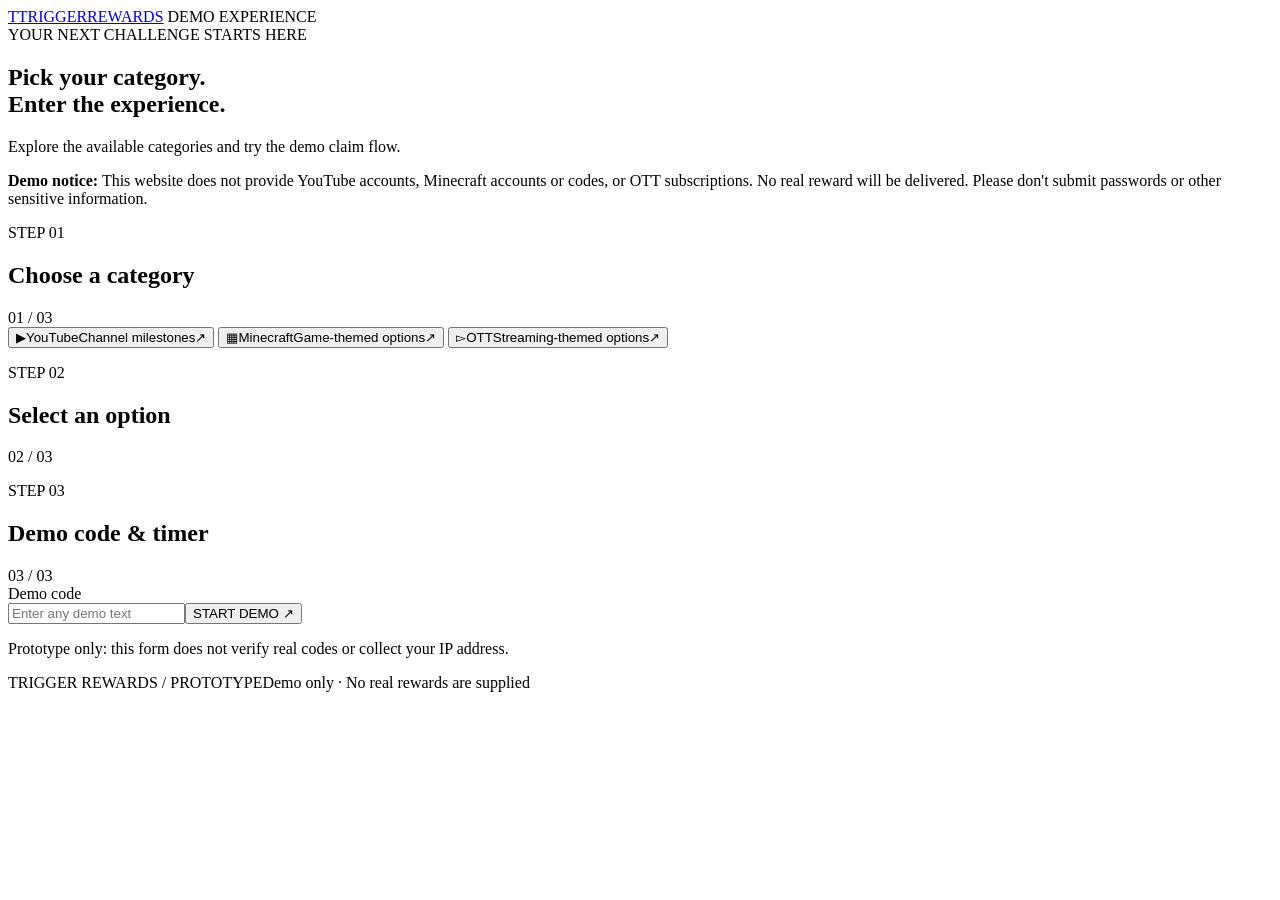
==== index.html @ f0987d11 "Add transparent Trigger Rewards prototype" ====
<!doctype html>
<html lang="en">
<head>
  <meta charset="utf-8">
  <meta name="viewport" content="width=device-width, initial-scale=1">
  <meta name="theme-color" content="#08090d">
  <meta name="description" content="Trigger Rewards demo — a reward-themed category and cooldown prototype.">
  <title>Trigger Rewards</title>
  <link rel="stylesheet" href="style.css">
  <script src="app.js" defer></script>
</head>
<body>
  <header class="topbar">
    <a class="brand" href="#" aria-label="Trigger Rewards home"><span class="brand-mark">T</span><span>TRIGGER<span class="gold">REWARDS</span></span></a>
    <span class="status"><i></i> DEMO EXPERIENCE</span>
  </header>

  <main class="shell">
    <section class="hero">
      <div class="eyebrow"><span></span> YOUR NEXT CHALLENGE STARTS HERE</div>
      <h1>Pick your <span class="gold">category.</span><br>Enter the experience.</h1>
      <p class="intro">Explore the available categories and try the demo claim flow.</p>
      <div class="notice" role="note"><strong>Demo notice:</strong> This website does not provide YouTube accounts, Minecraft accounts or codes, or OTT subscriptions. No real reward will be delivered. Please don't submit passwords or other sensitive information.</div>
    </section>

    <section aria-labelledby="category-title" class="section">
      <div class="section-heading"><div><p class="kicker">STEP 01</p><h2 id="category-title">Choose a category</h2></div><span class="step-count">01 <span>/ 03</span></span></div>
      <div class="categories">
        <button class="category active" data-category="youtube" type="button" aria-pressed="true">
          <span class="category-icon youtube-icon">▶</span><span class="category-name">YouTube</span><span class="category-desc">Channel milestones</span><span class="category-arrow">↗</span>
        </button>
        <button class="category" data-category="minecraft" type="button" aria-pressed="false">
          <span class="category-icon minecraft-icon">▦</span><span class="category-name">Minecraft</span><span class="category-desc">Game-themed options</span><span class="category-arrow">↗</span>
        </button>
        <button class="category" data-category="ott" type="button" aria-pressed="false">
          <span class="category-icon ott-icon">▻</span><span class="category-name">OTT</span><span class="category-desc">Streaming-themed options</span><span class="category-arrow">↗</span>
        </button>
      </div>
    </section>

    <section aria-labelledby="option-title" class="section">
      <div class="section-heading"><div><p class="kicker">STEP 02</p><h2 id="option-title">Select an option</h2></div><span class="step-count">02 <span>/ 03</span></span></div>
      <div id="options" class="options" aria-live="polite"></div>
    </section>

    <section aria-labelledby="claim-title" class="section claim-section">
      <div class="section-heading"><div><p class="kicker">STEP 03</p><h2 id="claim-title">Demo code & timer</h2></div><span class="step-count">03 <span>/ 03</span></span></div>
      <form id="claim-form" class="claim-form">
        <label for="demo-code">Demo code</label>
        <div class="input-row"><input id="demo-code" name="code" autocomplete="off" placeholder="Enter any demo text" maxlength="80" required><button type="submit" class="primary-button">START DEMO <span>↗</span></button></div>
        <p class="helper">Prototype only: this form does not verify real codes or collect your IP address.</p>
      </form>
      <div id="result" class="result" role="status" aria-live="polite" hidden></div>
      <div id="timer-panel" class="timer-panel" hidden>
        <div><span class="timer-label">DEMO COOLDOWN</span><p id="timer-caption">Time remaining in this browser</p></div>
        <div class="timer" id="timer">72:00:00</div>
        <button type="button" id="reset-demo" class="text-button">Reset local demo</button>
      </div>
    </section>
  </main>
  <footer><span>TRIGGER REWARDS <span class="gold">/</span> PROTOTYPE</span><span>Demo only · No real rewards are supplied</span></footer>
</body>
</html>
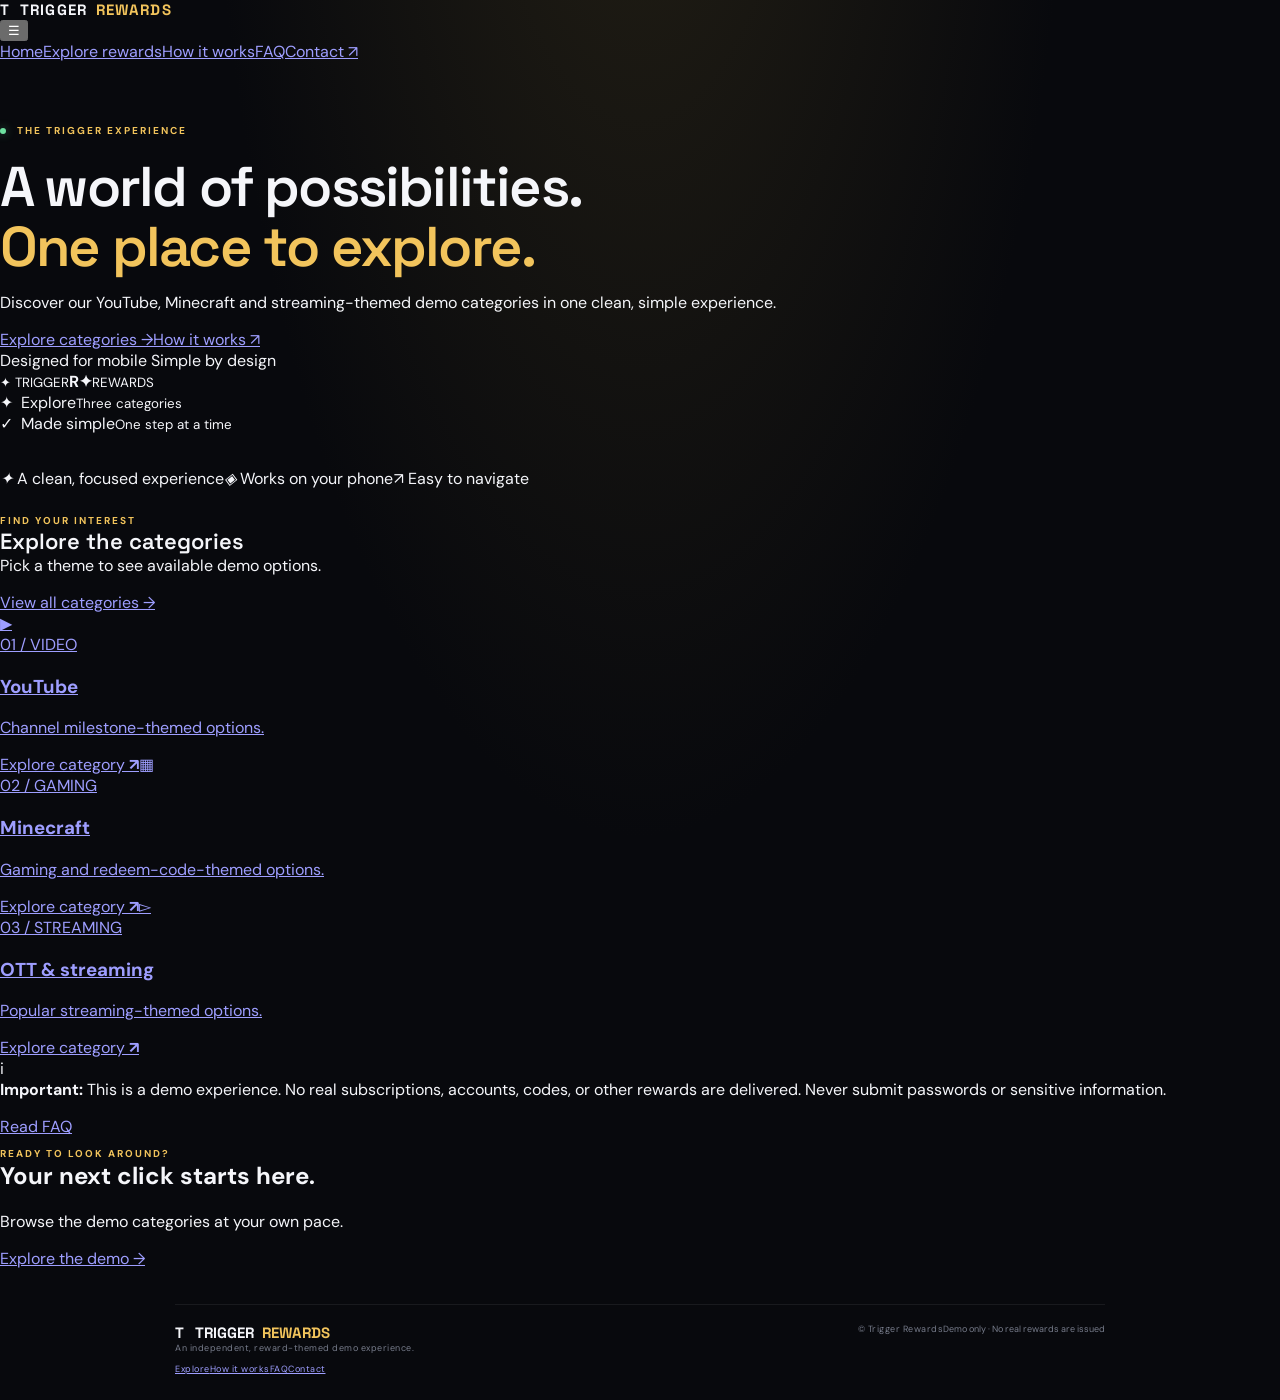
==== commit b85147d1: "Redesign home page" ====
--- a/index.html
+++ b/index.html
@@ -1,63 +1 @@
-<!doctype html>
-<html lang="en">
-<head>
-  <meta charset="utf-8">
-  <meta name="viewport" content="width=device-width, initial-scale=1">
-  <meta name="theme-color" content="#08090d">
-  <meta name="description" content="Trigger Rewards demo — a reward-themed category and cooldown prototype.">
-  <title>Trigger Rewards</title>
-  <link rel="stylesheet" href="style.css">
-  <script src="app.js" defer></script>
-</head>
-<body>
-  <header class="topbar">
-    <a class="brand" href="#" aria-label="Trigger Rewards home"><span class="brand-mark">T</span><span>TRIGGER<span class="gold">REWARDS</span></span></a>
-    <span class="status"><i></i> DEMO EXPERIENCE</span>
-  </header>
-
-  <main class="shell">
-    <section class="hero">
-      <div class="eyebrow"><span></span> YOUR NEXT CHALLENGE STARTS HERE</div>
-      <h1>Pick your <span class="gold">category.</span><br>Enter the experience.</h1>
-      <p class="intro">Explore the available categories and try the demo claim flow.</p>
-      <div class="notice" role="note"><strong>Demo notice:</strong> This website does not provide YouTube accounts, Minecraft accounts or codes, or OTT subscriptions. No real reward will be delivered. Please don't submit passwords or other sensitive information.</div>
-    </section>
-
-    <section aria-labelledby="category-title" class="section">
-      <div class="section-heading"><div><p class="kicker">STEP 01</p><h2 id="category-title">Choose a category</h2></div><span class="step-count">01 <span>/ 03</span></span></div>
-      <div class="categories">
-        <button class="category active" data-category="youtube" type="button" aria-pressed="true">
-          <span class="category-icon youtube-icon">▶</span><span class="category-name">YouTube</span><span class="category-desc">Channel milestones</span><span class="category-arrow">↗</span>
-        </button>
-        <button class="category" data-category="minecraft" type="button" aria-pressed="false">
-          <span class="category-icon minecraft-icon">▦</span><span class="category-name">Minecraft</span><span class="category-desc">Game-themed options</span><span class="category-arrow">↗</span>
-        </button>
-        <button class="category" data-category="ott" type="button" aria-pressed="false">
-          <span class="category-icon ott-icon">▻</span><span class="category-name">OTT</span><span class="category-desc">Streaming-themed options</span><span class="category-arrow">↗</span>
-        </button>
-      </div>
-    </section>
-
-    <section aria-labelledby="option-title" class="section">
-      <div class="section-heading"><div><p class="kicker">STEP 02</p><h2 id="option-title">Select an option</h2></div><span class="step-count">02 <span>/ 03</span></span></div>
-      <div id="options" class="options" aria-live="polite"></div>
-    </section>
-
-    <section aria-labelledby="claim-title" class="section claim-section">
-      <div class="section-heading"><div><p class="kicker">STEP 03</p><h2 id="claim-title">Demo code & timer</h2></div><span class="step-count">03 <span>/ 03</span></span></div>
-      <form id="claim-form" class="claim-form">
-        <label for="demo-code">Demo code</label>
-        <div class="input-row"><input id="demo-code" name="code" autocomplete="off" placeholder="Enter any demo text" maxlength="80" required><button type="submit" class="primary-button">START DEMO <span>↗</span></button></div>
-        <p class="helper">Prototype only: this form does not verify real codes or collect your IP address.</p>
-      </form>
-      <div id="result" class="result" role="status" aria-live="polite" hidden></div>
-      <div id="timer-panel" class="timer-panel" hidden>
-        <div><span class="timer-label">DEMO COOLDOWN</span><p id="timer-caption">Time remaining in this browser</p></div>
-        <div class="timer" id="timer">72:00:00</div>
-        <button type="button" id="reset-demo" class="text-button">Reset local demo</button>
-      </div>
-    </section>
-  </main>
-  <footer><span>TRIGGER REWARDS <span class="gold">/</span> PROTOTYPE</span><span>Demo only · No real rewards are supplied</span></footer>
-</body>
-</html>+<!doctype html><html lang="en"><head><meta charset="utf-8"><meta name="viewport" content="width=device-width,initial-scale=1"><meta name="theme-color" content="#090a0d"><title>Home — Trigger Rewards</title><link rel="preconnect" href="https://fonts.googleapis.com"><link href="https://fonts.googleapis.com/css2?family=DM+Sans:wght@400;500;600;700&family=Manrope:wght@400;500;600;700;800&display=swap" rel="stylesheet"><link rel="stylesheet" href="style.css"><script src="app.js" defer></script></head><body><header class="site-header"><a class="brand" href="index.html"><span class="brand-icon">T</span><span>TRIGGER<span class="gold"> REWARDS</span></span></a><button class="menu-toggle" aria-label="Toggle navigation" aria-expanded="false">☰</button><nav class="nav"><a class="active" href="index.html">Home</a><a class="" href="rewards.html">Explore rewards</a><a class="" href="how-it-works.html">How it works</a><a class="" href="faq.html">FAQ</a><a class="nav-cta " href="contact.html">Contact <span>↗</span></a></nav></header><main><section class="hero wrap"><div><div class="eyebrow"><span class="eyebrow-line"></span> THE TRIGGER EXPERIENCE</div><h1>A world of possibilities.<br><span class="gold">One place to explore.</span></h1><p class="hero-text">Discover our YouTube, Minecraft and streaming-themed demo categories in one clean, simple experience.</p><div class="hero-actions"><a class="button button-gold" href="rewards.html">Explore categories <span>→</span></a><a class="button button-quiet" href="how-it-works.html">How it works ↗</a></div><div class="hero-proof"><span class="proof-dot"></span> Designed for mobile <span class="proof-divider"></span> Simple by design</div></div><div class="hero-art"><div class="art-glow"></div><div class="orbit one"></div><div class="orbit two"></div><div class="emblem"><small>✦ TRIGGER</small><strong>R</strong><b>✦</b><small>REWARDS</small></div><div class="floating float-top">✦ &nbsp;<span>Explore<small>Three categories</small></span></div><div class="floating float-bottom">✓ &nbsp;<span>Made simple<small>One step at a time</small></span></div></div></section><div class="trust-strip"><div class="wrap trust-inner"><span><i>✦</i> A clean, focused experience</span><span><i>◈</i> Works on your phone</span><span><i>↗</i> Easy to navigate</span></div></div><section class="section wrap"><div class="section-head"><div><div class="eyebrow">FIND YOUR INTEREST</div><h2>Explore the categories</h2><p>Pick a theme to see available demo options.</p></div><a class="text-link" href="rewards.html">View all categories →</a></div><div class="category-grid"><a class="category-card" href="rewards.html#youtube"><span class="category-symbol">▶</span><div class="card-index">01 / VIDEO</div><h3>YouTube</h3><p>Channel milestone-themed options.</p><span class="card-link">Explore category <b>↗</b></span></a><a class="category-card" href="rewards.html#minecraft"><span class="category-symbol">▦</span><div class="card-index">02 / GAMING</div><h3>Minecraft</h3><p>Gaming and redeem-code-themed options.</p><span class="card-link">Explore category <b>↗</b></span></a><a class="category-card" href="rewards.html#ott"><span class="category-symbol">▻</span><div class="card-index">03 / STREAMING</div><h3>OTT & streaming</h3><p>Popular streaming-themed options.</p><span class="card-link">Explore category <b>↗</b></span></a></div><div class="disclosure"><span class="disclosure-icon">i</span><p><strong>Important:</strong> This is a demo experience. No real subscriptions, accounts, codes, or other rewards are delivered. Never submit passwords or sensitive information.</p><a href="faq.html">Read FAQ</a></div></section><section class="closing-cta"><div class="wrap closing-inner"><div><div class="eyebrow">READY TO LOOK AROUND?</div><h2>Your next click starts here.</h2><p>Browse the demo categories at your own pace.</p></div><a class="button button-gold" href="rewards.html">Explore the demo →</a></div></section></main><footer class="footer"><div class="wrap footer-top"><a class="brand" href="index.html"><span class="brand-icon">T</span><span>TRIGGER<span class="gold"> REWARDS</span></span></a><p>An independent, reward-themed demo experience.</p><nav><a href="rewards.html">Explore</a><a href="how-it-works.html">How it works</a><a href="faq.html">FAQ</a><a href="contact.html">Contact</a></nav></div><div class="wrap footer-bottom"><span>© <span data-year></span> Trigger Rewards</span><span>Demo only · No real rewards are issued</span></div></footer></body></html>
--- a/style.css
+++ b/style.css
@@ -0,0 +1,3 @@
+@import url('https://fonts.googleapis.com/css2?family=DM+Sans:wght@400;500;600;700&family=Space+Grotesk:wght@400;500;600;700&display=swap');
+:root{color-scheme:dark;--bg:#08090d;--panel:#101219;--line:#252832;--muted:#9296a5;--gold:#f2c45c;--gold2:#ffdf8b;--white:#f5f6fa;--green:#6de0a0}
+*{box-sizing:border-box}body{margin:0;background:radial-gradient(ellipse at 50% -25%,#242015 0,transparent 48%),var(--bg);color:var(--white);font-family:'DM Sans',sans-serif;min-height:100vh}.topbar{height:76px;border-bottom:1px solid #ffffff12;display:flex;align-items:center;justify-content:space-between;padding:0 max(22px,calc((100vw - 1080px)/2))}.brand{display:flex;align-items:center;gap:10px;text-decoration:none;color:var(--white);font:700 15px 'Space Grotesk',sans-serif;letter-spacing:1.1px}.brand-mark{width:34px;height:34px;display:grid;place-items:center;border-radius:10px;background:linear-gradient(145deg,var(--gold2),#b78120);color:#16120a;font-size:21px}.gold{color:var(--gold)}.brand .gold{margin-left:4px}.status{font-size:10px;letter-spacing:1.5px;color:#b7bdc8;border:1px solid #353844;border-radius:99px;padding:8px 11px}.status i,.eyebrow span{display:inline-block;width:6px;height:6px;border-radius:50%;background:var(--green);margin-right:7px;box-shadow:0 0 10px #6de0a077}.shell{width:min(100% - 36px,930px);margin:0 auto}.hero{padding:62px 0 34px}.eyebrow,.kicker,.timer-label{font-size:10px;font-weight:700;letter-spacing:2px;color:var(--gold)}h1,h2,p{margin-top:0}h1{font:600 clamp(34px,6vw,56px)/1.08 'Space Grotesk',sans-serif;letter-spacing:-1.8px;margin:20px 0 14px}.intro{color:#b0b4c1;font-size:15px}.notice{border:1px solid #5d4924;background:#17140e;color:#d8c9a7;padding:13px 15px;border-radius:10px;font-size:12px;line-height:1.6;margin-top:24px}.notice strong{color:var(--gold2)}.section{padding:25px 0 10px}.section-heading{display:flex;justify-content:space-between;align-items:center;margin-bottom:17px}.kicker{margin-bottom:7px;color:#8e93a2;font-size:9px}.section h2{font:600 22px 'Space Grotesk',sans-serif;margin:0}.step-count{font:600 14px 'Space Grotesk',sans-serif;color:var(--gold)}.step-count span{color:#6f7482}.categories{display:grid;grid-template-columns:repeat(3,minmax(0,1fr));gap:12px}.category,.option{background:linear-gradient(145deg,#141720,#0e1016);border:1px solid var(--line);border-radius:14px;color:var(--white);text-align:left;cursor:pointer;transition:border-color .18s,transform .18s;position:relative}.category{min-height:150px;padding:17px;display:flex;flex-direction:column;align-items:flex-start}.category:hover,.option:hover{border-color:#8d7138;transform:translateY(-2px)}.category.active,.option.selected{border-color:var(--gold);box-shadow:inset 0 0 0 1px #f2c45c30;background:linear-gradient(145deg,#201b11,#11131a)}.category-icon{width:36px;height:36px;border-radius:10px;display:grid;place-items:center;margin-bottom:18px;font-size:19px;background:#2c2020;color:#ff7777}.minecraft-icon{background:#1d2b20;color:#8ce6a0}.ott-icon{background:#211d34;color:#c7a6ff}.category-name{font:600 16px 'Space Grotesk',sans-serif}.category-desc{font-size:11px;color:var(--muted);margin-top:5px}.category-arrow{position:absolute;right:16px;top:18px;color:#6e7381}.options{display:grid;grid-template-columns:repeat(2,minmax(0,1fr));gap:10px}.option{padding:15px;display:flex;align-items:center;gap:12px;min-height:68px}.option-dot{height:9px;width:9px;flex-shrink:0;border:1px solid var(--gold);border-radius:50%}.option.selected .option-dot{background:var(--gold);box-shadow:0 0 10px #f2c45c55}.option-label{font-size:13px;font-weight:600}.option-sub{font-size:10px;color:var(--muted);margin-top:4px}.claim-section{margin-top:14px;border-top:1px solid var(--line);padding-top:28px}.claim-form{border:1px solid var(--line);border-radius:14px;padding:18px;background:#0e1016}.claim-form label{display:block;font-size:12px;color:#c4c7d1;margin-bottom:10px}.input-row{display:flex;gap:10px}input{min-width:0;flex:1;background:#080a0f;border:1px solid #303440;border-radius:9px;color:white;padding:13px;font:inherit;outline:none}input:focus{border-color:var(--gold)}.primary-button{border:0;border-radius:9px;padding:0 17px;background:linear-gradient(120deg,var(--gold2),#d7a638);color:#19140a;font-weight:700;font-size:11px;letter-spacing:.5px;white-space:nowrap;cursor:pointer}.primary-button span{margin-left:8px}.helper{font-size:10px;color:var(--muted);margin:12px 0 0;line-height:1.5}.result{margin-top:12px;padding:13px;border-radius:9px;background:#151d18;border:1px solid #31523e;color:#b5efca;font-size:12px;line-height:1.6}.timer-panel{margin-top:12px;padding:17px;border:1px solid #554522;background:#17140e;border-radius:12px;display:flex;align-items:center;justify-content:space-between;gap:12px;flex-wrap:wrap}.timer-label{font-size:9px}.timer-panel p{color:var(--muted);font-size:11px;margin:5px 0 0}.timer{font:600 clamp(22px,5vw,30px) 'Space Grotesk',sans-serif;letter-spacing:1px;color:var(--gold2);font-variant-numeric:tabular-nums}.text-button{background:transparent;border:1px solid #554522;color:#d8c9a7;padding:8px 10px;border-radius:8px;font-size:10px;cursor:pointer}footer{width:min(100% - 36px,930px);margin:35px auto 0;padding:18px 0 25px;border-top:1px solid #ffffff12;display:flex;justify-content:space-between;gap:12px;color:#777c8b;font-size:9px;letter-spacing:.5px}footer span:last-child{letter-spacing:0;text-align:right}@media(max-width:580px){.topbar{height:65px;padding:0 18px}.brand{font-size:12px}.status{font-size:8px;padding:7px}.hero{padding-top:45px}.categories{gap:8px}.category{padding:12px;min-height:142px}.category-name{font-size:13px}.category-desc{font-size:10px}.category-icon{margin-bottom:16px}.options{grid-template-columns:1fr}.input-row{flex-direction:column}.primary-button{min-height:45px}.timer-panel{align-items:flex-start}.timer{width:100%}footer{flex-direction:column}footer span:last-child{text-align:left}}
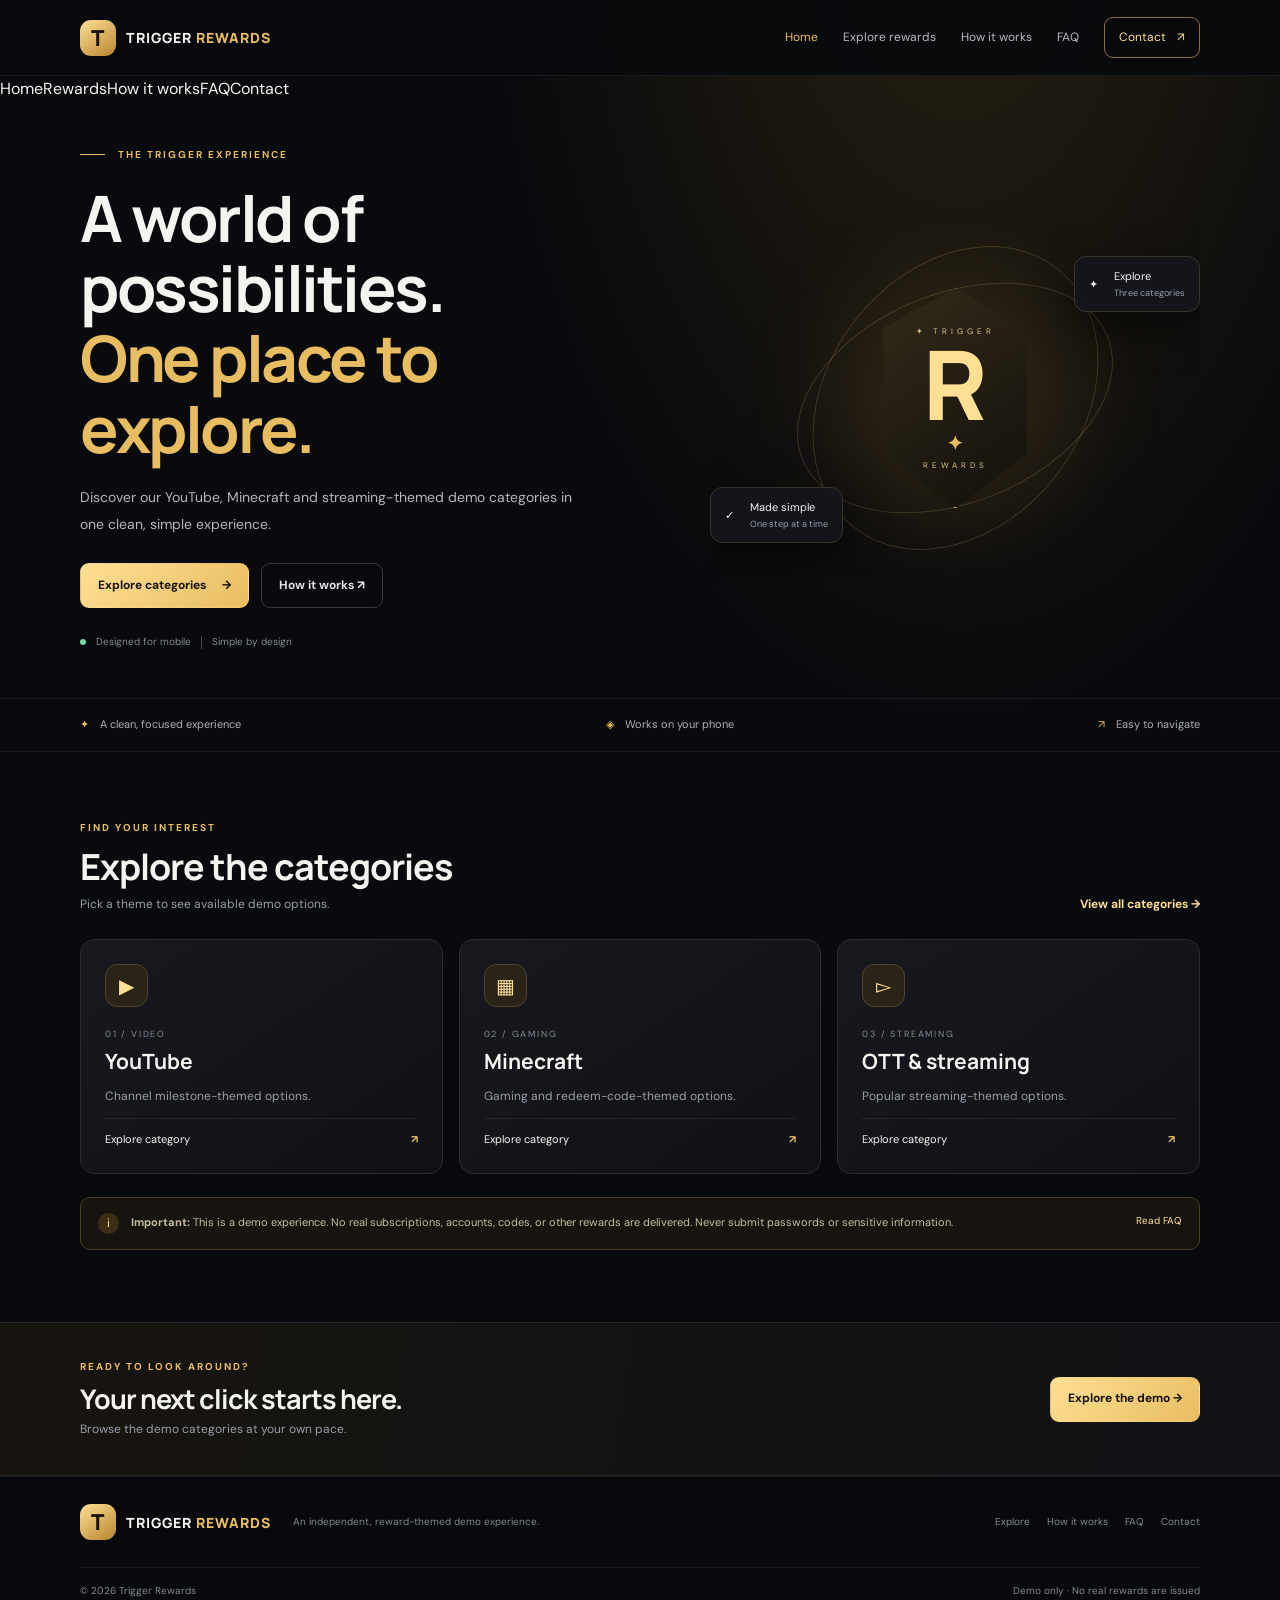
==== commit 92a37fe4: "Add clear page navigation buttons" ====
--- a/index.html
+++ b/index.html
@@ -1 +1 @@
-<!doctype html><html lang="en"><head><meta charset="utf-8"><meta name="viewport" content="width=device-width,initial-scale=1"><meta name="theme-color" content="#090a0d"><title>Home — Trigger Rewards</title><link rel="preconnect" href="https://fonts.googleapis.com"><link href="https://fonts.googleapis.com/css2?family=DM+Sans:wght@400;500;600;700&family=Manrope:wght@400;500;600;700;800&display=swap" rel="stylesheet"><link rel="stylesheet" href="style.css"><script src="app.js" defer></script></head><body><header class="site-header"><a class="brand" href="index.html"><span class="brand-icon">T</span><span>TRIGGER<span class="gold"> REWARDS</span></span></a><button class="menu-toggle" aria-label="Toggle navigation" aria-expanded="false">☰</button><nav class="nav"><a class="active" href="index.html">Home</a><a class="" href="rewards.html">Explore rewards</a><a class="" href="how-it-works.html">How it works</a><a class="" href="faq.html">FAQ</a><a class="nav-cta " href="contact.html">Contact <span>↗</span></a></nav></header><main><section class="hero wrap"><div><div class="eyebrow"><span class="eyebrow-line"></span> THE TRIGGER EXPERIENCE</div><h1>A world of possibilities.<br><span class="gold">One place to explore.</span></h1><p class="hero-text">Discover our YouTube, Minecraft and streaming-themed demo categories in one clean, simple experience.</p><div class="hero-actions"><a class="button button-gold" href="rewards.html">Explore categories <span>→</span></a><a class="button button-quiet" href="how-it-works.html">How it works ↗</a></div><div class="hero-proof"><span class="proof-dot"></span> Designed for mobile <span class="proof-divider"></span> Simple by design</div></div><div class="hero-art"><div class="art-glow"></div><div class="orbit one"></div><div class="orbit two"></div><div class="emblem"><small>✦ TRIGGER</small><strong>R</strong><b>✦</b><small>REWARDS</small></div><div class="floating float-top">✦ &nbsp;<span>Explore<small>Three categories</small></span></div><div class="floating float-bottom">✓ &nbsp;<span>Made simple<small>One step at a time</small></span></div></div></section><div class="trust-strip"><div class="wrap trust-inner"><span><i>✦</i> A clean, focused experience</span><span><i>◈</i> Works on your phone</span><span><i>↗</i> Easy to navigate</span></div></div><section class="section wrap"><div class="section-head"><div><div class="eyebrow">FIND YOUR INTEREST</div><h2>Explore the categories</h2><p>Pick a theme to see available demo options.</p></div><a class="text-link" href="rewards.html">View all categories →</a></div><div class="category-grid"><a class="category-card" href="rewards.html#youtube"><span class="category-symbol">▶</span><div class="card-index">01 / VIDEO</div><h3>YouTube</h3><p>Channel milestone-themed options.</p><span class="card-link">Explore category <b>↗</b></span></a><a class="category-card" href="rewards.html#minecraft"><span class="category-symbol">▦</span><div class="card-index">02 / GAMING</div><h3>Minecraft</h3><p>Gaming and redeem-code-themed options.</p><span class="card-link">Explore category <b>↗</b></span></a><a class="category-card" href="rewards.html#ott"><span class="category-symbol">▻</span><div class="card-index">03 / STREAMING</div><h3>OTT & streaming</h3><p>Popular streaming-themed options.</p><span class="card-link">Explore category <b>↗</b></span></a></div><div class="disclosure"><span class="disclosure-icon">i</span><p><strong>Important:</strong> This is a demo experience. No real subscriptions, accounts, codes, or other rewards are delivered. Never submit passwords or sensitive information.</p><a href="faq.html">Read FAQ</a></div></section><section class="closing-cta"><div class="wrap closing-inner"><div><div class="eyebrow">READY TO LOOK AROUND?</div><h2>Your next click starts here.</h2><p>Browse the demo categories at your own pace.</p></div><a class="button button-gold" href="rewards.html">Explore the demo →</a></div></section></main><footer class="footer"><div class="wrap footer-top"><a class="brand" href="index.html"><span class="brand-icon">T</span><span>TRIGGER<span class="gold"> REWARDS</span></span></a><p>An independent, reward-themed demo experience.</p><nav><a href="rewards.html">Explore</a><a href="how-it-works.html">How it works</a><a href="faq.html">FAQ</a><a href="contact.html">Contact</a></nav></div><div class="wrap footer-bottom"><span>© <span data-year></span> Trigger Rewards</span><span>Demo only · No real rewards are issued</span></div></footer></body></html>+<!doctype html><html lang="en"><head><meta charset="utf-8"><meta name="viewport" content="width=device-width,initial-scale=1"><meta name="theme-color" content="#090a0d"><title>Home — Trigger Rewards</title><link rel="preconnect" href="https://fonts.googleapis.com"><link href="https://fonts.googleapis.com/css2?family=DM+Sans:wght@400;500;600;700&family=Manrope:wght@400;500;600;700;800&display=swap" rel="stylesheet"><link rel="stylesheet" href="style.css"><script src="app.js" defer></script></head><body><header class="site-header"><a class="brand" href="index.html"><span class="brand-icon">T</span><span>TRIGGER<span class="gold"> REWARDS</span></span></a><button class="menu-toggle" aria-label="Toggle navigation" aria-expanded="false">☰</button><nav class="nav"><a class="active" href="index.html">Home</a><a class="" href="rewards.html">Explore rewards</a><a class="" href="how-it-works.html">How it works</a><a class="" href="faq.html">FAQ</a><a class="nav-cta " href="contact.html">Contact <span>↗</span></a></nav></header><nav class="page-button-nav" aria-label="Page navigation"><a href="index.html" data-page="index.html" aria-current="page">Home</a><a href="rewards.html" data-page="rewards.html">Rewards</a><a href="how-it-works.html" data-page="how-it-works.html">How it works</a><a href="faq.html" data-page="faq.html">FAQ</a><a href="contact.html" data-page="contact.html">Contact</a></nav><main><section class="hero wrap"><div><div class="eyebrow"><span class="eyebrow-line"></span> THE TRIGGER EXPERIENCE</div><h1>A world of possibilities.<br><span class="gold">One place to explore.</span></h1><p class="hero-text">Discover our YouTube, Minecraft and streaming-themed demo categories in one clean, simple experience.</p><div class="hero-actions"><a class="button button-gold" href="rewards.html">Explore categories <span>→</span></a><a class="button button-quiet" href="how-it-works.html">How it works ↗</a></div><div class="hero-proof"><span class="proof-dot"></span> Designed for mobile <span class="proof-divider"></span> Simple by design</div></div><div class="hero-art"><div class="art-glow"></div><div class="orbit one"></div><div class="orbit two"></div><div class="emblem"><small>✦ TRIGGER</small><strong>R</strong><b>✦</b><small>REWARDS</small></div><div class="floating float-top">✦ &nbsp;<span>Explore<small>Three categories</small></span></div><div class="floating float-bottom">✓ &nbsp;<span>Made simple<small>One step at a time</small></span></div></div></section><div class="trust-strip"><div class="wrap trust-inner"><span><i>✦</i> A clean, focused experience</span><span><i>◈</i> Works on your phone</span><span><i>↗</i> Easy to navigate</span></div></div><section class="section wrap"><div class="section-head"><div><div class="eyebrow">FIND YOUR INTEREST</div><h2>Explore the categories</h2><p>Pick a theme to see available demo options.</p></div><a class="text-link" href="rewards.html">View all categories →</a></div><div class="category-grid"><a class="category-card" href="rewards.html#youtube"><span class="category-symbol">▶</span><div class="card-index">01 / VIDEO</div><h3>YouTube</h3><p>Channel milestone-themed options.</p><span class="card-link">Explore category <b>↗</b></span></a><a class="category-card" href="rewards.html#minecraft"><span class="category-symbol">▦</span><div class="card-index">02 / GAMING</div><h3>Minecraft</h3><p>Gaming and redeem-code-themed options.</p><span class="card-link">Explore category <b>↗</b></span></a><a class="category-card" href="rewards.html#ott"><span class="category-symbol">▻</span><div class="card-index">03 / STREAMING</div><h3>OTT & streaming</h3><p>Popular streaming-themed options.</p><span class="card-link">Explore category <b>↗</b></span></a></div><div class="disclosure"><span class="disclosure-icon">i</span><p><strong>Important:</strong> This is a demo experience. No real subscriptions, accounts, codes, or other rewards are delivered. Never submit passwords or sensitive information.</p><a href="faq.html">Read FAQ</a></div></section><section class="closing-cta"><div class="wrap closing-inner"><div><div class="eyebrow">READY TO LOOK AROUND?</div><h2>Your next click starts here.</h2><p>Browse the demo categories at your own pace.</p></div><a class="button button-gold" href="rewards.html">Explore the demo →</a></div></section></main><footer class="footer"><div class="wrap footer-top"><a class="brand" href="index.html"><span class="brand-icon">T</span><span>TRIGGER<span class="gold"> REWARDS</span></span></a><p>An independent, reward-themed demo experience.</p><nav><a href="rewards.html">Explore</a><a href="how-it-works.html">How it works</a><a href="faq.html">FAQ</a><a href="contact.html">Contact</a></nav></div><div class="wrap footer-bottom"><span>© <span data-year></span> Trigger Rewards</span><span>Demo only · No real rewards are issued</span></div></footer></body></html>
--- a/style.css
+++ b/style.css
@@ -1,3 +1 @@
-@import url('https://fonts.googleapis.com/css2?family=DM+Sans:wght@400;500;600;700&family=Space+Grotesk:wght@400;500;600;700&display=swap');
-:root{color-scheme:dark;--bg:#08090d;--panel:#101219;--line:#252832;--muted:#9296a5;--gold:#f2c45c;--gold2:#ffdf8b;--white:#f5f6fa;--green:#6de0a0}
-*{box-sizing:border-box}body{margin:0;background:radial-gradient(ellipse at 50% -25%,#242015 0,transparent 48%),var(--bg);color:var(--white);font-family:'DM Sans',sans-serif;min-height:100vh}.topbar{height:76px;border-bottom:1px solid #ffffff12;display:flex;align-items:center;justify-content:space-between;padding:0 max(22px,calc((100vw - 1080px)/2))}.brand{display:flex;align-items:center;gap:10px;text-decoration:none;color:var(--white);font:700 15px 'Space Grotesk',sans-serif;letter-spacing:1.1px}.brand-mark{width:34px;height:34px;display:grid;place-items:center;border-radius:10px;background:linear-gradient(145deg,var(--gold2),#b78120);color:#16120a;font-size:21px}.gold{color:var(--gold)}.brand .gold{margin-left:4px}.status{font-size:10px;letter-spacing:1.5px;color:#b7bdc8;border:1px solid #353844;border-radius:99px;padding:8px 11px}.status i,.eyebrow span{display:inline-block;width:6px;height:6px;border-radius:50%;background:var(--green);margin-right:7px;box-shadow:0 0 10px #6de0a077}.shell{width:min(100% - 36px,930px);margin:0 auto}.hero{padding:62px 0 34px}.eyebrow,.kicker,.timer-label{font-size:10px;font-weight:700;letter-spacing:2px;color:var(--gold)}h1,h2,p{margin-top:0}h1{font:600 clamp(34px,6vw,56px)/1.08 'Space Grotesk',sans-serif;letter-spacing:-1.8px;margin:20px 0 14px}.intro{color:#b0b4c1;font-size:15px}.notice{border:1px solid #5d4924;background:#17140e;color:#d8c9a7;padding:13px 15px;border-radius:10px;font-size:12px;line-height:1.6;margin-top:24px}.notice strong{color:var(--gold2)}.section{padding:25px 0 10px}.section-heading{display:flex;justify-content:space-between;align-items:center;margin-bottom:17px}.kicker{margin-bottom:7px;color:#8e93a2;font-size:9px}.section h2{font:600 22px 'Space Grotesk',sans-serif;margin:0}.step-count{font:600 14px 'Space Grotesk',sans-serif;color:var(--gold)}.step-count span{color:#6f7482}.categories{display:grid;grid-template-columns:repeat(3,minmax(0,1fr));gap:12px}.category,.option{background:linear-gradient(145deg,#141720,#0e1016);border:1px solid var(--line);border-radius:14px;color:var(--white);text-align:left;cursor:pointer;transition:border-color .18s,transform .18s;position:relative}.category{min-height:150px;padding:17px;display:flex;flex-direction:column;align-items:flex-start}.category:hover,.option:hover{border-color:#8d7138;transform:translateY(-2px)}.category.active,.option.selected{border-color:var(--gold);box-shadow:inset 0 0 0 1px #f2c45c30;background:linear-gradient(145deg,#201b11,#11131a)}.category-icon{width:36px;height:36px;border-radius:10px;display:grid;place-items:center;margin-bottom:18px;font-size:19px;background:#2c2020;color:#ff7777}.minecraft-icon{background:#1d2b20;color:#8ce6a0}.ott-icon{background:#211d34;color:#c7a6ff}.category-name{font:600 16px 'Space Grotesk',sans-serif}.category-desc{font-size:11px;color:var(--muted);margin-top:5px}.category-arrow{position:absolute;right:16px;top:18px;color:#6e7381}.options{display:grid;grid-template-columns:repeat(2,minmax(0,1fr));gap:10px}.option{padding:15px;display:flex;align-items:center;gap:12px;min-height:68px}.option-dot{height:9px;width:9px;flex-shrink:0;border:1px solid var(--gold);border-radius:50%}.option.selected .option-dot{background:var(--gold);box-shadow:0 0 10px #f2c45c55}.option-label{font-size:13px;font-weight:600}.option-sub{font-size:10px;color:var(--muted);margin-top:4px}.claim-section{margin-top:14px;border-top:1px solid var(--line);padding-top:28px}.claim-form{border:1px solid var(--line);border-radius:14px;padding:18px;background:#0e1016}.claim-form label{display:block;font-size:12px;color:#c4c7d1;margin-bottom:10px}.input-row{display:flex;gap:10px}input{min-width:0;flex:1;background:#080a0f;border:1px solid #303440;border-radius:9px;color:white;padding:13px;font:inherit;outline:none}input:focus{border-color:var(--gold)}.primary-button{border:0;border-radius:9px;padding:0 17px;background:linear-gradient(120deg,var(--gold2),#d7a638);color:#19140a;font-weight:700;font-size:11px;letter-spacing:.5px;white-space:nowrap;cursor:pointer}.primary-button span{margin-left:8px}.helper{font-size:10px;color:var(--muted);margin:12px 0 0;line-height:1.5}.result{margin-top:12px;padding:13px;border-radius:9px;background:#151d18;border:1px solid #31523e;color:#b5efca;font-size:12px;line-height:1.6}.timer-panel{margin-top:12px;padding:17px;border:1px solid #554522;background:#17140e;border-radius:12px;display:flex;align-items:center;justify-content:space-between;gap:12px;flex-wrap:wrap}.timer-label{font-size:9px}.timer-panel p{color:var(--muted);font-size:11px;margin:5px 0 0}.timer{font:600 clamp(22px,5vw,30px) 'Space Grotesk',sans-serif;letter-spacing:1px;color:var(--gold2);font-variant-numeric:tabular-nums}.text-button{background:transparent;border:1px solid #554522;color:#d8c9a7;padding:8px 10px;border-radius:8px;font-size:10px;cursor:pointer}footer{width:min(100% - 36px,930px);margin:35px auto 0;padding:18px 0 25px;border-top:1px solid #ffffff12;display:flex;justify-content:space-between;gap:12px;color:#777c8b;font-size:9px;letter-spacing:.5px}footer span:last-child{letter-spacing:0;text-align:right}@media(max-width:580px){.topbar{height:65px;padding:0 18px}.brand{font-size:12px}.status{font-size:8px;padding:7px}.hero{padding-top:45px}.categories{gap:8px}.category{padding:12px;min-height:142px}.category-name{font-size:13px}.category-desc{font-size:10px}.category-icon{margin-bottom:16px}.options{grid-template-columns:1fr}.input-row{flex-direction:column}.primary-button{min-height:45px}.timer-panel{align-items:flex-start}.timer{width:100%}footer{flex-direction:column}footer span:last-child{text-align:left}}+:root{color-scheme:dark;--bg:#090a0d;--panel:#12141a;--line:#2a2c34;--muted:#9a9daa;--gold:#e8bd61;--gold2:#ffdf94;--text:#f5f4f0}*{box-sizing:border-box}html{scroll-behavior:smooth;scroll-padding-top:90px}body{margin:0;background:radial-gradient(ellipse at 75% -10%,#292111 0,transparent 35%),var(--bg);color:var(--text);font-family:'DM Sans',sans-serif;line-height:1.6}a{color:inherit;text-decoration:none}button,input,select,textarea{font:inherit}.wrap{width:min(1120px,calc(100% - 42px));margin:auto}.gold{color:var(--gold)}.site-header{height:76px;padding:0 max(21px,calc((100vw - 1120px)/2));display:flex;align-items:center;justify-content:space-between;gap:24px;border-bottom:1px solid #ffffff12;background:#090a0deF;backdrop-filter:blur(16px);position:sticky;top:0;z-index:20}.brand{display:flex;align-items:center;gap:10px;white-space:nowrap;font:800 14px 'Manrope',sans-serif;letter-spacing:1px}.brand-icon{width:36px;height:36px;display:grid;place-items:center;border-radius:11px;background:linear-gradient(145deg,var(--gold2),#b7862f);color:#171209;font-size:22px}.nav{display:flex;align-items:center;gap:25px}.nav a{font-size:12px;color:#b8bac2}.nav a:hover,.nav a.active{color:var(--gold)}.nav .nav-cta{border:1px solid #8b713d;border-radius:9px;padding:10px 14px;color:var(--gold2)}.nav-cta span{padding-left:8px}.menu-toggle{display:none;background:var(--panel);color:var(--text);border:1px solid var(--line);border-radius:8px;padding:7px 11px}.hero{min-height:510px;display:grid;grid-template-columns:1.1fr .9fr;align-items:center;gap:32px;padding-top:45px;padding-bottom:48px}.eyebrow{color:var(--gold);font-size:10px;font-weight:700;letter-spacing:2px;text-transform:uppercase}.eyebrow-line{display:inline-block;width:25px;height:1px;background:var(--gold);vertical-align:middle;margin-right:9px}h1,h2,h3{font-family:'Manrope',sans-serif;margin-top:0}h1{font-size:clamp(38px,5.2vw,64px);line-height:1.1;letter-spacing:-2.5px;margin:20px 0}h2{font-size:clamp(26px,3vw,36px);line-height:1.2;letter-spacing:-1px;margin-bottom:10px}h3{font-size:21px;line-height:1.3;margin-bottom:8px}.hero-text,.page-hero>p{color:#b5b6be;max-width:510px;font-size:14px;line-height:1.9}.hero-actions{display:flex;gap:12px;flex-wrap:wrap;margin-top:26px}.button{min-height:45px;display:inline-flex;align-items:center;justify-content:center;gap:16px;border-radius:9px;padding:0 17px;font-size:12px;font-weight:700;border:1px solid transparent;cursor:pointer;transition:transform .2s}.button:hover{transform:translateY(-2px)}.button-gold{background:linear-gradient(135deg,var(--gold2),var(--gold));color:#171209}.button-quiet{border-color:#383a43;color:#e4e4e8}.button-outline{border-color:#66542f;background:transparent;color:var(--gold2)}.button-full{width:100%;margin-top:8px}.hero-proof{display:flex;gap:10px;align-items:center;margin-top:26px;color:#858894;font-size:10px}.proof-dot{width:6px;height:6px;background:#78d6a0;border-radius:50%}.proof-divider{height:13px;width:1px;background:#44464e}.hero-art{height:360px;position:relative;display:grid;place-items:center;overflow:hidden}.orbit{position:absolute;border:1px solid #d7b56635;border-radius:50%;transform:rotate(-22deg)}.orbit.one{width:330px;height:210px}.orbit.two{width:255px;height:330px;transform:rotate(38deg)}.art-glow{position:absolute;width:240px;height:240px;border-radius:50%;background:#d6a23c20;filter:blur(45px)}.emblem{position:relative;width:175px;height:220px;display:flex;flex-direction:column;align-items:center;justify-content:center;clip-path:polygon(50% 0,91% 18%,91% 75%,50% 100%,9% 75%,9% 18%);background:linear-gradient(145deg,#342a18,#11100c);border:1px solid #d9b65e}.emblem strong{font:800 96px/.95 'Manrope',sans-serif;color:var(--gold2)}.emblem small{font-size:8px;letter-spacing:4px;color:#d9c18a}.emblem b{font-size:19px;color:var(--gold)}.floating{position:absolute;display:flex;align-items:center;gap:10px;padding:11px 14px;border:1px solid #38342a;border-radius:12px;background:#15161bf2;box-shadow:0 15px 40px #0008;font-size:11px}.floating small{display:block;color:var(--muted);font-size:9px}.float-top{top:38px;right:0}.float-bottom{bottom:35px;left:0}.trust-strip{border-block:1px solid #ffffff12}.trust-inner{display:flex;justify-content:space-between;gap:15px;flex-wrap:wrap;padding:17px 0;color:#aeb0b8;font-size:11px}.trust-inner i{color:var(--gold);font-style:normal;margin-right:8px}.section{padding-top:68px;padding-bottom:72px}.section-head{display:flex;align-items:flex-end;justify-content:space-between;gap:20px;margin-bottom:25px}.section-head h2{margin:9px 0 7px}.section-head p{font-size:12px;color:var(--muted);margin:0}.text-link{display:inline-flex;gap:9px;color:var(--gold2);font-size:12px;font-weight:700}.category-grid{display:grid;grid-template-columns:repeat(3,1fr);gap:16px}.category-card{min-height:230px;padding:24px;border:1px solid var(--line);border-radius:14px;background:linear-gradient(145deg,#17191f,#101115);transition:.2s}.category-card:hover{transform:translateY(-4px);border-color:#806a3b}.category-symbol{width:43px;height:43px;display:grid;place-items:center;border:1px solid #51442b;border-radius:12px;background:#2a2317;color:var(--gold2);font-size:20px}.card-index{font-size:9px;letter-spacing:1.8px;color:#888b96;margin:20px 0 6px}.category-card p{color:#9b9da7;font-size:12px}.card-link{display:flex;justify-content:space-between;border-top:1px solid #ffffff12;padding-top:12px;font-size:11px}.card-link b{color:var(--gold)}.disclosure{display:flex;gap:12px;align-items:flex-start;border:1px solid #4a3c25;background:#17140f;border-radius:10px;padding:15px 17px;margin-top:23px}.disclosure-icon{flex:none;width:21px;height:21px;border-radius:50%;display:grid;place-items:center;background:#3b2d16;color:var(--gold2);font-size:12px}.disclosure p{font-size:11px;line-height:1.7;color:#c8bd9f;margin:0;flex:1}.disclosure a{font-size:10px;color:var(--gold2);white-space:nowrap}.closing-cta{border-block:1px solid #ffffff12;background:linear-gradient(100deg,#17140f,#111216);padding:36px 0}.closing-inner{display:flex;align-items:center;justify-content:space-between;gap:24px}.closing-inner h2{font-size:27px;margin:8px 0 5px}.closing-inner p{font-size:12px;color:var(--muted);margin:0}.footer{border-top:1px solid #ffffff10;background:#08090c}.footer-top{display:grid;grid-template-columns:auto 1fr auto;align-items:center;gap:22px;padding:27px 0}.footer-top>p,.footer nav a,.footer-bottom{color:#858894;font-size:10px}.footer-top>p{margin:0}.footer nav{display:flex;gap:17px}.footer-bottom{display:flex;justify-content:space-between;gap:14px;border-top:1px solid #ffffff10;padding:15px 0 21px}.page-hero{padding-top:62px;padding-bottom:22px}.page-hero h1{font-size:clamp(38px,5vw,56px);margin:15px 0 10px}.breadcrumb{display:flex;gap:10px;font-size:10px;color:#777b86;margin-top:20px}.breadcrumb a{color:#c2c3c9}.category-list{display:grid;gap:17px}.collection-card{display:grid;grid-template-columns:220px 1fr;border:1px solid var(--line);border-radius:14px;overflow:hidden;background:linear-gradient(120deg,#15171d,#101115)}.collection-visual{display:flex;flex-direction:column;align-items:center;justify-content:center;gap:10px;min-height:200px;background:radial-gradient(circle,#3a2d18,#17150f 70%);border-right:1px solid #ffffff10}.collection-visual>span{font-size:55px;color:var(--gold2)}.collection-visual small{font-size:9px;letter-spacing:3px;color:#bca875}.minecraft-visual{background:radial-gradient(circle,#273326,#121711 70%)}.minecraft-visual>span{color:#a9d39a}.ott-visual{background:radial-gradient(circle,#33251b,#17110e 70%)}.collection-content{padding:24px 28px}.collection-content .card-index{margin-top:0}.collection-content h2{font-size:25px;margin:4px 0}.collection-content p{font-size:12px;color:var(--muted);margin:6px 0 12px}.tag-row{display:flex;gap:7px;flex-wrap:wrap;margin-bottom:17px}.tag-row span{font-size:10px;border:1px solid #353741;padding:5px 9px;border-radius:7px;color:#c5c6ce}.demo-panel{display:grid;grid-template-columns:1fr .8fr;gap:35px;padding:30px;border:1px solid #3e3422;border-radius:16px;background:linear-gradient(120deg,#19160f,#111216);margin-bottom:70px}.demo-copy>p,.contact-copy>p{color:#a9aab3;font-size:13px;line-height:1.8}.demo-warning{font-size:11px;color:#d9c28f;border-left:2px solid var(--gold);padding:7px 0 7px 12px;margin-top:20px}.demo-form,.contact-form{display:flex;flex-direction:column;gap:9px;padding:21px;border:1px solid #ffffff12;border-radius:12px;background:#0d0e12}.demo-form label,.contact-form label{font-size:11px;font-weight:700;color:#d7d7dd;margin-top:4px}.demo-form label span,.contact-form label span{font-weight:400;color:#777b86}.demo-form input,.demo-form select,.contact-form input,.contact-form textarea{width:100%;min-height:43px;background:#15171d;color:#f5f4f0;border:1px solid #353741;border-radius:8px;padding:10px 12px;outline:none;font-size:12px}.contact-form textarea{resize:vertical}.demo-form input:focus,.demo-form select:focus,.contact-form input:focus,.contact-form textarea:focus{border-color:#b89248}.form-result{font-size:11px;color:#78d6a0;min-height:15px;margin:0}.steps-grid{display:grid;grid-template-columns:repeat(3,1fr);gap:15px}.step-card{position:relative;border:1px solid var(--line);border-radius:14px;padding:24px;background:linear-gradient(145deg,#17191e,#101115);min-height:225px}.step-number{position:absolute;right:18px;top:16px;color:#555965;font:700 12px 'Manrope'}.step-icon{width:41px;height:41px;display:grid;place-items:center;border-radius:12px;background:#2c2417;border:1px solid #4d3e25;color:var(--gold);font-size:20px;margin-bottom:22px}.step-card h2{font-size:18px}.step-card p,.detail-panel p{font-size:12px;color:var(--muted);line-height:1.9}.detail-panel{display:grid;grid-template-columns:.7fr 1.3fr;gap:30px;padding:30px;border:1px solid #3c3323;background:#15130f;border-radius:14px;margin-top:24px}.detail-panel h2{margin-top:10px}.faq-layout{display:grid;grid-template-columns:.65fr 1.35fr;gap:55px;align-items:start}.faq-aside{border:1px solid var(--line);border-radius:14px;padding:24px;background:linear-gradient(145deg,#17191e,#101115)}.faq-aside-icon,.contact-icon{width:44px;height:44px;display:grid;place-items:center;border-radius:12px;background:#2c2417;border:1px solid #4d3e25;color:var(--gold2);font-size:23px;margin-bottom:18px}.faq-aside h2{font-size:21px}.faq-aside p{font-size:12px;color:var(--muted)}.faq-aside .text-link{display:inline-flex;margin-top:7px}.faq-list details{border-bottom:1px solid #2a2c33;padding-bottom:17px;margin-bottom:17px}.faq-list summary{list-style:none;cursor:pointer;font-size:14px;font-weight:700;padding-right:25px;position:relative}.faq-list summary::-webkit-details-marker{display:none}.faq-list summary:after{content:'+';position:absolute;right:2px;top:-3px;font-size:20px;color:var(--gold)}.faq-list details[open] summary:after{content:'−'}.faq-list details p{font-size:12px;line-height:1.9;color:#a7a9b3;margin:12px 0 0}.contact-layout{display:grid;grid-template-columns:1fr .85fr;gap:55px;align-items:start}.contact-copy{padding-top:8px}.contact-copy h2{font-size:32px}.contact-form{gap:12px}.contact-form .button{margin-top:7px}@media(max-width:850px){.nav{gap:13px}.nav a{font-size:10px}.hero{gap:10px}.hero-art{transform:scale(.9)}.footer-top{grid-template-columns:1fr auto}.footer-top>p{grid-column:1/-1;grid-row:2}}@media(max-width:680px){.wrap{width:calc(100% - 34px)}.site-header{height:67px;padding:0 17px}.menu-toggle{display:block}.nav{display:none;position:absolute;top:66px;left:0;right:0;padding:12px 18px 18px;background:#0d0e12;border-bottom:1px solid var(--line);align-items:stretch;gap:0;flex-direction:column}.nav.open{display:flex}.nav a{padding:12px 7px;font-size:13px;border-bottom:1px solid #ffffff0b}.nav .nav-cta{margin-top:9px;text-align:center}.hero{grid-template-columns:1fr;padding-top:45px;padding-bottom:24px;gap:0}.hero h1{font-size:clamp(39px,10vw,54px);letter-spacing:-2px}.hero-art{height:285px;transform:none;margin-top:8px}.emblem{transform:scale(.82)}.orbit.one{width:275px;height:170px}.orbit.two{width:220px;height:280px}.float-top{right:0;top:23px}.float-bottom{left:0;bottom:20px}.trust-inner{flex-direction:column;gap:10px}.section{padding-top:48px;padding-bottom:50px}.section-head{align-items:flex-start;flex-direction:column}.category-grid,.steps-grid{grid-template-columns:1fr}.category-card{min-height:210px}.disclosure{flex-wrap:wrap}.disclosure a{margin-left:33px}.closing-inner{align-items:flex-start;flex-direction:column}.closing-inner h2{font-size:24px}.footer-top{grid-template-columns:1fr;gap:13px}.footer-top>p{grid-column:auto;grid-row:auto}.footer nav{flex-wrap:wrap}.footer-bottom{flex-direction:column;gap:3px}.page-hero{padding-top:45px}.page-hero h1{font-size:clamp(37px,9vw,50px)}.collection-card{grid-template-columns:1fr}.collection-visual{min-height:130px;border-right:0;border-bottom:1px solid #ffffff10}.collection-visual>span{font-size:45px}.collection-content{padding:21px}.demo-panel{grid-template-columns:1fr;padding:19px;gap:20px;margin-bottom:48px}.demo-form{padding:16px}.step-card{min-height:185px}.detail-panel,.faq-layout,.contact-layout{grid-template-columns:1fr;gap:22px}.detail-panel{padding:22px}.faq-aside{padding:20px}.contact-copy h2{font-size:28px}}@media(prefers-reduced-motion:reduce){*,*:before,*:after{scroll-behavior:auto!important;transition:none!important}}
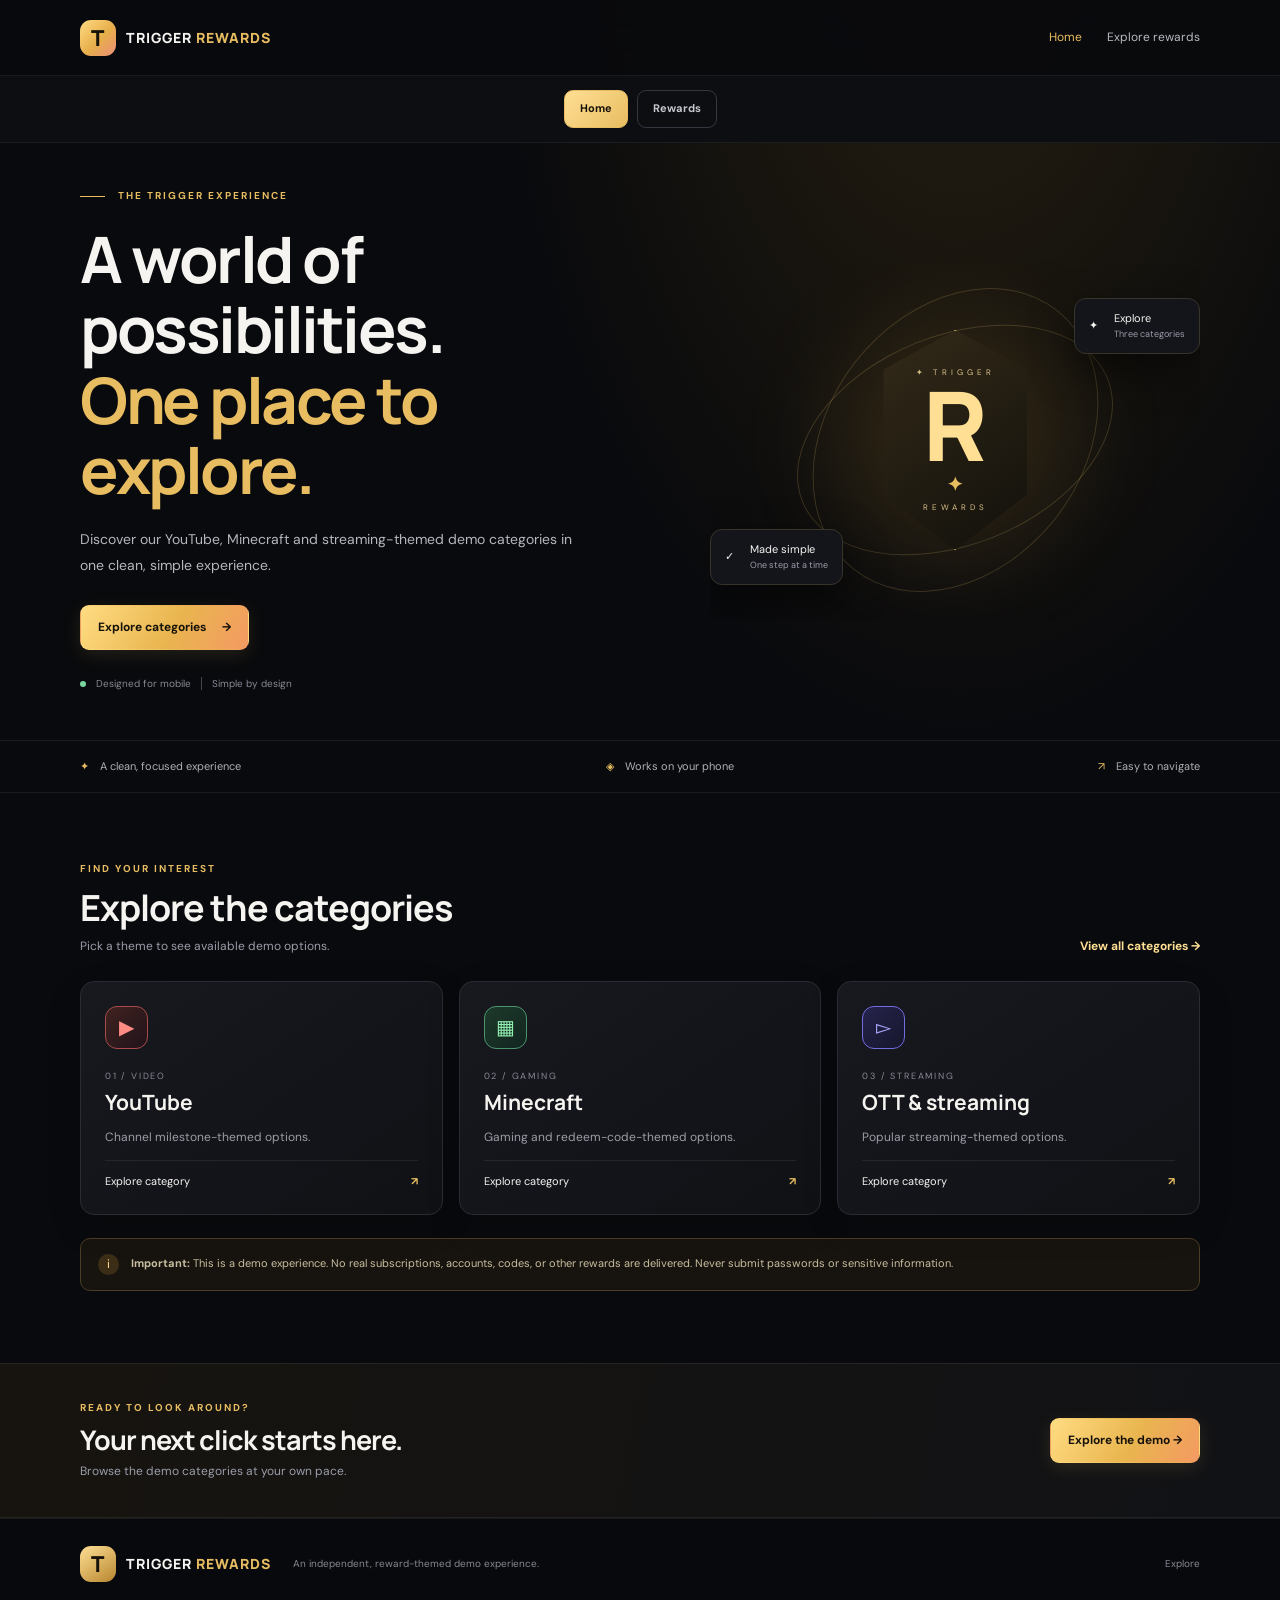
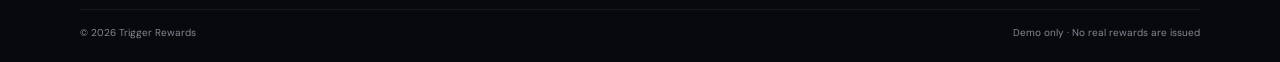
==== commit 1726435a: "Remove FAQ, contact, and how-it-works navigation" ====
--- a/index.html
+++ b/index.html
@@ -1 +1 @@
-<!doctype html><html lang="en"><head><meta charset="utf-8"><meta name="viewport" content="width=device-width,initial-scale=1"><meta name="theme-color" content="#090a0d"><title>Home — Trigger Rewards</title><link rel="preconnect" href="https://fonts.googleapis.com"><link href="https://fonts.googleapis.com/css2?family=DM+Sans:wght@400;500;600;700&family=Manrope:wght@400;500;600;700;800&display=swap" rel="stylesheet"><link rel="stylesheet" href="style.css"><script src="app.js" defer></script></head><body><header class="site-header"><a class="brand" href="index.html"><span class="brand-icon">T</span><span>TRIGGER<span class="gold"> REWARDS</span></span></a><button class="menu-toggle" aria-label="Toggle navigation" aria-expanded="false">☰</button><nav class="nav"><a class="active" href="index.html">Home</a><a class="" href="rewards.html">Explore rewards</a><a class="" href="how-it-works.html">How it works</a><a class="" href="faq.html">FAQ</a><a class="nav-cta " href="contact.html">Contact <span>↗</span></a></nav></header><nav class="page-button-nav" aria-label="Page navigation"><a href="index.html" data-page="index.html" aria-current="page">Home</a><a href="rewards.html" data-page="rewards.html">Rewards</a><a href="how-it-works.html" data-page="how-it-works.html">How it works</a><a href="faq.html" data-page="faq.html">FAQ</a><a href="contact.html" data-page="contact.html">Contact</a></nav><main><section class="hero wrap"><div><div class="eyebrow"><span class="eyebrow-line"></span> THE TRIGGER EXPERIENCE</div><h1>A world of possibilities.<br><span class="gold">One place to explore.</span></h1><p class="hero-text">Discover our YouTube, Minecraft and streaming-themed demo categories in one clean, simple experience.</p><div class="hero-actions"><a class="button button-gold" href="rewards.html">Explore categories <span>→</span></a><a class="button button-quiet" href="how-it-works.html">How it works ↗</a></div><div class="hero-proof"><span class="proof-dot"></span> Designed for mobile <span class="proof-divider"></span> Simple by design</div></div><div class="hero-art"><div class="art-glow"></div><div class="orbit one"></div><div class="orbit two"></div><div class="emblem"><small>✦ TRIGGER</small><strong>R</strong><b>✦</b><small>REWARDS</small></div><div class="floating float-top">✦ &nbsp;<span>Explore<small>Three categories</small></span></div><div class="floating float-bottom">✓ &nbsp;<span>Made simple<small>One step at a time</small></span></div></div></section><div class="trust-strip"><div class="wrap trust-inner"><span><i>✦</i> A clean, focused experience</span><span><i>◈</i> Works on your phone</span><span><i>↗</i> Easy to navigate</span></div></div><section class="section wrap"><div class="section-head"><div><div class="eyebrow">FIND YOUR INTEREST</div><h2>Explore the categories</h2><p>Pick a theme to see available demo options.</p></div><a class="text-link" href="rewards.html">View all categories →</a></div><div class="category-grid"><a class="category-card" href="rewards.html#youtube"><span class="category-symbol">▶</span><div class="card-index">01 / VIDEO</div><h3>YouTube</h3><p>Channel milestone-themed options.</p><span class="card-link">Explore category <b>↗</b></span></a><a class="category-card" href="rewards.html#minecraft"><span class="category-symbol">▦</span><div class="card-index">02 / GAMING</div><h3>Minecraft</h3><p>Gaming and redeem-code-themed options.</p><span class="card-link">Explore category <b>↗</b></span></a><a class="category-card" href="rewards.html#ott"><span class="category-symbol">▻</span><div class="card-index">03 / STREAMING</div><h3>OTT & streaming</h3><p>Popular streaming-themed options.</p><span class="card-link">Explore category <b>↗</b></span></a></div><div class="disclosure"><span class="disclosure-icon">i</span><p><strong>Important:</strong> This is a demo experience. No real subscriptions, accounts, codes, or other rewards are delivered. Never submit passwords or sensitive information.</p><a href="faq.html">Read FAQ</a></div></section><section class="closing-cta"><div class="wrap closing-inner"><div><div class="eyebrow">READY TO LOOK AROUND?</div><h2>Your next click starts here.</h2><p>Browse the demo categories at your own pace.</p></div><a class="button button-gold" href="rewards.html">Explore the demo →</a></div></section></main><footer class="footer"><div class="wrap footer-top"><a class="brand" href="index.html"><span class="brand-icon">T</span><span>TRIGGER<span class="gold"> REWARDS</span></span></a><p>An independent, reward-themed demo experience.</p><nav><a href="rewards.html">Explore</a><a href="how-it-works.html">How it works</a><a href="faq.html">FAQ</a><a href="contact.html">Contact</a></nav></div><div class="wrap footer-bottom"><span>© <span data-year></span> Trigger Rewards</span><span>Demo only · No real rewards are issued</span></div></footer></body></html>+<!doctype html><html lang="en"><head><meta charset="utf-8"><meta name="viewport" content="width=device-width,initial-scale=1"><meta name="theme-color" content="#090a0d"><title>Home — Trigger Rewards</title><link rel="preconnect" href="https://fonts.googleapis.com"><link href="https://fonts.googleapis.com/css2?family=DM+Sans:wght@400;500;600;700&family=Manrope:wght@400;500;600;700;800&display=swap" rel="stylesheet"><link rel="stylesheet" href="style.css"><script src="app.js" defer></script></head><body><header class="site-header"><a class="brand" href="index.html"><span class="brand-icon">T</span><span>TRIGGER<span class="gold"> REWARDS</span></span></a><button class="menu-toggle" aria-label="Toggle navigation" aria-expanded="false">☰</button><nav class="nav"><a class="active" href="index.html">Home</a><a class="" href="rewards.html">Explore rewards</a></nav></header><nav class="page-button-nav" aria-label="Page navigation"><a href="index.html" data-page="index.html" aria-current="page">Home</a><a href="rewards.html" data-page="rewards.html">Rewards</a></nav><main><section class="hero wrap"><div><div class="eyebrow"><span class="eyebrow-line"></span> THE TRIGGER EXPERIENCE</div><h1>A world of possibilities.<br><span class="gold">One place to explore.</span></h1><p class="hero-text">Discover our YouTube, Minecraft and streaming-themed demo categories in one clean, simple experience.</p><div class="hero-actions"><a class="button button-gold" href="rewards.html">Explore categories <span>→</span></a></div><div class="hero-proof"><span class="proof-dot"></span> Designed for mobile <span class="proof-divider"></span> Simple by design</div></div><div class="hero-art"><div class="art-glow"></div><div class="orbit one"></div><div class="orbit two"></div><div class="emblem"><small>✦ TRIGGER</small><strong>R</strong><b>✦</b><small>REWARDS</small></div><div class="floating float-top">✦ &nbsp;<span>Explore<small>Three categories</small></span></div><div class="floating float-bottom">✓ &nbsp;<span>Made simple<small>One step at a time</small></span></div></div></section><div class="trust-strip"><div class="wrap trust-inner"><span><i>✦</i> A clean, focused experience</span><span><i>◈</i> Works on your phone</span><span><i>↗</i> Easy to navigate</span></div></div><section class="section wrap"><div class="section-head"><div><div class="eyebrow">FIND YOUR INTEREST</div><h2>Explore the categories</h2><p>Pick a theme to see available demo options.</p></div><a class="text-link" href="rewards.html">View all categories →</a></div><div class="category-grid"><a class="category-card" href="rewards.html#youtube"><span class="category-symbol">▶</span><div class="card-index">01 / VIDEO</div><h3>YouTube</h3><p>Channel milestone-themed options.</p><span class="card-link">Explore category <b>↗</b></span></a><a class="category-card" href="rewards.html#minecraft"><span class="category-symbol">▦</span><div class="card-index">02 / GAMING</div><h3>Minecraft</h3><p>Gaming and redeem-code-themed options.</p><span class="card-link">Explore category <b>↗</b></span></a><a class="category-card" href="rewards.html#ott"><span class="category-symbol">▻</span><div class="card-index">03 / STREAMING</div><h3>OTT & streaming</h3><p>Popular streaming-themed options.</p><span class="card-link">Explore category <b>↗</b></span></a></div><div class="disclosure"><span class="disclosure-icon">i</span><p><strong>Important:</strong> This is a demo experience. No real subscriptions, accounts, codes, or other rewards are delivered. Never submit passwords or sensitive information.</p></div></section><section class="closing-cta"><div class="wrap closing-inner"><div><div class="eyebrow">READY TO LOOK AROUND?</div><h2>Your next click starts here.</h2><p>Browse the demo categories at your own pace.</p></div><a class="button button-gold" href="rewards.html">Explore the demo →</a></div></section></main><footer class="footer"><div class="wrap footer-top"><a class="brand" href="index.html"><span class="brand-icon">T</span><span>TRIGGER<span class="gold"> REWARDS</span></span></a><p>An independent, reward-themed demo experience.</p><nav><a href="rewards.html">Explore</a></nav></div><div class="wrap footer-bottom"><span>© <span data-year></span> Trigger Rewards</span><span>Demo only · No real rewards are issued</span></div></footer></body></html>
--- a/style.css
+++ b/style.css
@@ -1 +1,13 @@
-:root{color-scheme:dark;--bg:#090a0d;--panel:#12141a;--line:#2a2c34;--muted:#9a9daa;--gold:#e8bd61;--gold2:#ffdf94;--text:#f5f4f0}*{box-sizing:border-box}html{scroll-behavior:smooth;scroll-padding-top:90px}body{margin:0;background:radial-gradient(ellipse at 75% -10%,#292111 0,transparent 35%),var(--bg);color:var(--text);font-family:'DM Sans',sans-serif;line-height:1.6}a{color:inherit;text-decoration:none}button,input,select,textarea{font:inherit}.wrap{width:min(1120px,calc(100% - 42px));margin:auto}.gold{color:var(--gold)}.site-header{height:76px;padding:0 max(21px,calc((100vw - 1120px)/2));display:flex;align-items:center;justify-content:space-between;gap:24px;border-bottom:1px solid #ffffff12;background:#090a0deF;backdrop-filter:blur(16px);position:sticky;top:0;z-index:20}.brand{display:flex;align-items:center;gap:10px;white-space:nowrap;font:800 14px 'Manrope',sans-serif;letter-spacing:1px}.brand-icon{width:36px;height:36px;display:grid;place-items:center;border-radius:11px;background:linear-gradient(145deg,var(--gold2),#b7862f);color:#171209;font-size:22px}.nav{display:flex;align-items:center;gap:25px}.nav a{font-size:12px;color:#b8bac2}.nav a:hover,.nav a.active{color:var(--gold)}.nav .nav-cta{border:1px solid #8b713d;border-radius:9px;padding:10px 14px;color:var(--gold2)}.nav-cta span{padding-left:8px}.menu-toggle{display:none;background:var(--panel);color:var(--text);border:1px solid var(--line);border-radius:8px;padding:7px 11px}.hero{min-height:510px;display:grid;grid-template-columns:1.1fr .9fr;align-items:center;gap:32px;padding-top:45px;padding-bottom:48px}.eyebrow{color:var(--gold);font-size:10px;font-weight:700;letter-spacing:2px;text-transform:uppercase}.eyebrow-line{display:inline-block;width:25px;height:1px;background:var(--gold);vertical-align:middle;margin-right:9px}h1,h2,h3{font-family:'Manrope',sans-serif;margin-top:0}h1{font-size:clamp(38px,5.2vw,64px);line-height:1.1;letter-spacing:-2.5px;margin:20px 0}h2{font-size:clamp(26px,3vw,36px);line-height:1.2;letter-spacing:-1px;margin-bottom:10px}h3{font-size:21px;line-height:1.3;margin-bottom:8px}.hero-text,.page-hero>p{color:#b5b6be;max-width:510px;font-size:14px;line-height:1.9}.hero-actions{display:flex;gap:12px;flex-wrap:wrap;margin-top:26px}.button{min-height:45px;display:inline-flex;align-items:center;justify-content:center;gap:16px;border-radius:9px;padding:0 17px;font-size:12px;font-weight:700;border:1px solid transparent;cursor:pointer;transition:transform .2s}.button:hover{transform:translateY(-2px)}.button-gold{background:linear-gradient(135deg,var(--gold2),var(--gold));color:#171209}.button-quiet{border-color:#383a43;color:#e4e4e8}.button-outline{border-color:#66542f;background:transparent;color:var(--gold2)}.button-full{width:100%;margin-top:8px}.hero-proof{display:flex;gap:10px;align-items:center;margin-top:26px;color:#858894;font-size:10px}.proof-dot{width:6px;height:6px;background:#78d6a0;border-radius:50%}.proof-divider{height:13px;width:1px;background:#44464e}.hero-art{height:360px;position:relative;display:grid;place-items:center;overflow:hidden}.orbit{position:absolute;border:1px solid #d7b56635;border-radius:50%;transform:rotate(-22deg)}.orbit.one{width:330px;height:210px}.orbit.two{width:255px;height:330px;transform:rotate(38deg)}.art-glow{position:absolute;width:240px;height:240px;border-radius:50%;background:#d6a23c20;filter:blur(45px)}.emblem{position:relative;width:175px;height:220px;display:flex;flex-direction:column;align-items:center;justify-content:center;clip-path:polygon(50% 0,91% 18%,91% 75%,50% 100%,9% 75%,9% 18%);background:linear-gradient(145deg,#342a18,#11100c);border:1px solid #d9b65e}.emblem strong{font:800 96px/.95 'Manrope',sans-serif;color:var(--gold2)}.emblem small{font-size:8px;letter-spacing:4px;color:#d9c18a}.emblem b{font-size:19px;color:var(--gold)}.floating{position:absolute;display:flex;align-items:center;gap:10px;padding:11px 14px;border:1px solid #38342a;border-radius:12px;background:#15161bf2;box-shadow:0 15px 40px #0008;font-size:11px}.floating small{display:block;color:var(--muted);font-size:9px}.float-top{top:38px;right:0}.float-bottom{bottom:35px;left:0}.trust-strip{border-block:1px solid #ffffff12}.trust-inner{display:flex;justify-content:space-between;gap:15px;flex-wrap:wrap;padding:17px 0;color:#aeb0b8;font-size:11px}.trust-inner i{color:var(--gold);font-style:normal;margin-right:8px}.section{padding-top:68px;padding-bottom:72px}.section-head{display:flex;align-items:flex-end;justify-content:space-between;gap:20px;margin-bottom:25px}.section-head h2{margin:9px 0 7px}.section-head p{font-size:12px;color:var(--muted);margin:0}.text-link{display:inline-flex;gap:9px;color:var(--gold2);font-size:12px;font-weight:700}.category-grid{display:grid;grid-template-columns:repeat(3,1fr);gap:16px}.category-card{min-height:230px;padding:24px;border:1px solid var(--line);border-radius:14px;background:linear-gradient(145deg,#17191f,#101115);transition:.2s}.category-card:hover{transform:translateY(-4px);border-color:#806a3b}.category-symbol{width:43px;height:43px;display:grid;place-items:center;border:1px solid #51442b;border-radius:12px;background:#2a2317;color:var(--gold2);font-size:20px}.card-index{font-size:9px;letter-spacing:1.8px;color:#888b96;margin:20px 0 6px}.category-card p{color:#9b9da7;font-size:12px}.card-link{display:flex;justify-content:space-between;border-top:1px solid #ffffff12;padding-top:12px;font-size:11px}.card-link b{color:var(--gold)}.disclosure{display:flex;gap:12px;align-items:flex-start;border:1px solid #4a3c25;background:#17140f;border-radius:10px;padding:15px 17px;margin-top:23px}.disclosure-icon{flex:none;width:21px;height:21px;border-radius:50%;display:grid;place-items:center;background:#3b2d16;color:var(--gold2);font-size:12px}.disclosure p{font-size:11px;line-height:1.7;color:#c8bd9f;margin:0;flex:1}.disclosure a{font-size:10px;color:var(--gold2);white-space:nowrap}.closing-cta{border-block:1px solid #ffffff12;background:linear-gradient(100deg,#17140f,#111216);padding:36px 0}.closing-inner{display:flex;align-items:center;justify-content:space-between;gap:24px}.closing-inner h2{font-size:27px;margin:8px 0 5px}.closing-inner p{font-size:12px;color:var(--muted);margin:0}.footer{border-top:1px solid #ffffff10;background:#08090c}.footer-top{display:grid;grid-template-columns:auto 1fr auto;align-items:center;gap:22px;padding:27px 0}.footer-top>p,.footer nav a,.footer-bottom{color:#858894;font-size:10px}.footer-top>p{margin:0}.footer nav{display:flex;gap:17px}.footer-bottom{display:flex;justify-content:space-between;gap:14px;border-top:1px solid #ffffff10;padding:15px 0 21px}.page-hero{padding-top:62px;padding-bottom:22px}.page-hero h1{font-size:clamp(38px,5vw,56px);margin:15px 0 10px}.breadcrumb{display:flex;gap:10px;font-size:10px;color:#777b86;margin-top:20px}.breadcrumb a{color:#c2c3c9}.category-list{display:grid;gap:17px}.collection-card{display:grid;grid-template-columns:220px 1fr;border:1px solid var(--line);border-radius:14px;overflow:hidden;background:linear-gradient(120deg,#15171d,#101115)}.collection-visual{display:flex;flex-direction:column;align-items:center;justify-content:center;gap:10px;min-height:200px;background:radial-gradient(circle,#3a2d18,#17150f 70%);border-right:1px solid #ffffff10}.collection-visual>span{font-size:55px;color:var(--gold2)}.collection-visual small{font-size:9px;letter-spacing:3px;color:#bca875}.minecraft-visual{background:radial-gradient(circle,#273326,#121711 70%)}.minecraft-visual>span{color:#a9d39a}.ott-visual{background:radial-gradient(circle,#33251b,#17110e 70%)}.collection-content{padding:24px 28px}.collection-content .card-index{margin-top:0}.collection-content h2{font-size:25px;margin:4px 0}.collection-content p{font-size:12px;color:var(--muted);margin:6px 0 12px}.tag-row{display:flex;gap:7px;flex-wrap:wrap;margin-bottom:17px}.tag-row span{font-size:10px;border:1px solid #353741;padding:5px 9px;border-radius:7px;color:#c5c6ce}.demo-panel{display:grid;grid-template-columns:1fr .8fr;gap:35px;padding:30px;border:1px solid #3e3422;border-radius:16px;background:linear-gradient(120deg,#19160f,#111216);margin-bottom:70px}.demo-copy>p,.contact-copy>p{color:#a9aab3;font-size:13px;line-height:1.8}.demo-warning{font-size:11px;color:#d9c28f;border-left:2px solid var(--gold);padding:7px 0 7px 12px;margin-top:20px}.demo-form,.contact-form{display:flex;flex-direction:column;gap:9px;padding:21px;border:1px solid #ffffff12;border-radius:12px;background:#0d0e12}.demo-form label,.contact-form label{font-size:11px;font-weight:700;color:#d7d7dd;margin-top:4px}.demo-form label span,.contact-form label span{font-weight:400;color:#777b86}.demo-form input,.demo-form select,.contact-form input,.contact-form textarea{width:100%;min-height:43px;background:#15171d;color:#f5f4f0;border:1px solid #353741;border-radius:8px;padding:10px 12px;outline:none;font-size:12px}.contact-form textarea{resize:vertical}.demo-form input:focus,.demo-form select:focus,.contact-form input:focus,.contact-form textarea:focus{border-color:#b89248}.form-result{font-size:11px;color:#78d6a0;min-height:15px;margin:0}.steps-grid{display:grid;grid-template-columns:repeat(3,1fr);gap:15px}.step-card{position:relative;border:1px solid var(--line);border-radius:14px;padding:24px;background:linear-gradient(145deg,#17191e,#101115);min-height:225px}.step-number{position:absolute;right:18px;top:16px;color:#555965;font:700 12px 'Manrope'}.step-icon{width:41px;height:41px;display:grid;place-items:center;border-radius:12px;background:#2c2417;border:1px solid #4d3e25;color:var(--gold);font-size:20px;margin-bottom:22px}.step-card h2{font-size:18px}.step-card p,.detail-panel p{font-size:12px;color:var(--muted);line-height:1.9}.detail-panel{display:grid;grid-template-columns:.7fr 1.3fr;gap:30px;padding:30px;border:1px solid #3c3323;background:#15130f;border-radius:14px;margin-top:24px}.detail-panel h2{margin-top:10px}.faq-layout{display:grid;grid-template-columns:.65fr 1.35fr;gap:55px;align-items:start}.faq-aside{border:1px solid var(--line);border-radius:14px;padding:24px;background:linear-gradient(145deg,#17191e,#101115)}.faq-aside-icon,.contact-icon{width:44px;height:44px;display:grid;place-items:center;border-radius:12px;background:#2c2417;border:1px solid #4d3e25;color:var(--gold2);font-size:23px;margin-bottom:18px}.faq-aside h2{font-size:21px}.faq-aside p{font-size:12px;color:var(--muted)}.faq-aside .text-link{display:inline-flex;margin-top:7px}.faq-list details{border-bottom:1px solid #2a2c33;padding-bottom:17px;margin-bottom:17px}.faq-list summary{list-style:none;cursor:pointer;font-size:14px;font-weight:700;padding-right:25px;position:relative}.faq-list summary::-webkit-details-marker{display:none}.faq-list summary:after{content:'+';position:absolute;right:2px;top:-3px;font-size:20px;color:var(--gold)}.faq-list details[open] summary:after{content:'−'}.faq-list details p{font-size:12px;line-height:1.9;color:#a7a9b3;margin:12px 0 0}.contact-layout{display:grid;grid-template-columns:1fr .85fr;gap:55px;align-items:start}.contact-copy{padding-top:8px}.contact-copy h2{font-size:32px}.contact-form{gap:12px}.contact-form .button{margin-top:7px}@media(max-width:850px){.nav{gap:13px}.nav a{font-size:10px}.hero{gap:10px}.hero-art{transform:scale(.9)}.footer-top{grid-template-columns:1fr auto}.footer-top>p{grid-column:1/-1;grid-row:2}}@media(max-width:680px){.wrap{width:calc(100% - 34px)}.site-header{height:67px;padding:0 17px}.menu-toggle{display:block}.nav{display:none;position:absolute;top:66px;left:0;right:0;padding:12px 18px 18px;background:#0d0e12;border-bottom:1px solid var(--line);align-items:stretch;gap:0;flex-direction:column}.nav.open{display:flex}.nav a{padding:12px 7px;font-size:13px;border-bottom:1px solid #ffffff0b}.nav .nav-cta{margin-top:9px;text-align:center}.hero{grid-template-columns:1fr;padding-top:45px;padding-bottom:24px;gap:0}.hero h1{font-size:clamp(39px,10vw,54px);letter-spacing:-2px}.hero-art{height:285px;transform:none;margin-top:8px}.emblem{transform:scale(.82)}.orbit.one{width:275px;height:170px}.orbit.two{width:220px;height:280px}.float-top{right:0;top:23px}.float-bottom{left:0;bottom:20px}.trust-inner{flex-direction:column;gap:10px}.section{padding-top:48px;padding-bottom:50px}.section-head{align-items:flex-start;flex-direction:column}.category-grid,.steps-grid{grid-template-columns:1fr}.category-card{min-height:210px}.disclosure{flex-wrap:wrap}.disclosure a{margin-left:33px}.closing-inner{align-items:flex-start;flex-direction:column}.closing-inner h2{font-size:24px}.footer-top{grid-template-columns:1fr;gap:13px}.footer-top>p{grid-column:auto;grid-row:auto}.footer nav{flex-wrap:wrap}.footer-bottom{flex-direction:column;gap:3px}.page-hero{padding-top:45px}.page-hero h1{font-size:clamp(37px,9vw,50px)}.collection-card{grid-template-columns:1fr}.collection-visual{min-height:130px;border-right:0;border-bottom:1px solid #ffffff10}.collection-visual>span{font-size:45px}.collection-content{padding:21px}.demo-panel{grid-template-columns:1fr;padding:19px;gap:20px;margin-bottom:48px}.demo-form{padding:16px}.step-card{min-height:185px}.detail-panel,.faq-layout,.contact-layout{grid-template-columns:1fr;gap:22px}.detail-panel{padding:22px}.faq-aside{padding:20px}.contact-copy h2{font-size:28px}}@media(prefers-reduced-motion:reduce){*,*:before,*:after{scroll-behavior:auto!important;transition:none!important}}+:root{color-scheme:dark;--bg:#090a0d;--panel:#12141a;--line:#2a2c34;--muted:#9a9daa;--gold:#e8bd61;--gold2:#ffdf94;--text:#f5f4f0}*{box-sizing:border-box}html{scroll-behavior:smooth;scroll-padding-top:90px}body{margin:0;background:radial-gradient(ellipse at 75% -10%,#292111 0,transparent 35%),var(--bg);color:var(--text);font-family:'DM Sans',sans-serif;line-height:1.6}a{color:inherit;text-decoration:none}button,input,select,textarea{font:inherit}.wrap{width:min(1120px,calc(100% - 42px));margin:auto}.gold{color:var(--gold)}.site-header{height:76px;padding:0 max(21px,calc((100vw - 1120px)/2));display:flex;align-items:center;justify-content:space-between;gap:24px;border-bottom:1px solid #ffffff12;background:#090a0deF;backdrop-filter:blur(16px);position:sticky;top:0;z-index:20}.brand{display:flex;align-items:center;gap:10px;white-space:nowrap;font:800 14px 'Manrope',sans-serif;letter-spacing:1px}.brand-icon{width:36px;height:36px;display:grid;place-items:center;border-radius:11px;background:linear-gradient(145deg,var(--gold2),#b7862f);color:#171209;font-size:22px}.nav{display:flex;align-items:center;gap:25px}.nav a{font-size:12px;color:#b8bac2}.nav a:hover,.nav a.active{color:var(--gold)}.nav .nav-cta{border:1px solid #8b713d;border-radius:9px;padding:10px 14px;color:var(--gold2)}.nav-cta span{padding-left:8px}.menu-toggle{display:none;background:var(--panel);color:var(--text);border:1px solid var(--line);border-radius:8px;padding:7px 11px}.hero{min-height:510px;display:grid;grid-template-columns:1.1fr .9fr;align-items:center;gap:32px;padding-top:45px;padding-bottom:48px}.eyebrow{color:var(--gold);font-size:10px;font-weight:700;letter-spacing:2px;text-transform:uppercase}.eyebrow-line{display:inline-block;width:25px;height:1px;background:var(--gold);vertical-align:middle;margin-right:9px}h1,h2,h3{font-family:'Manrope',sans-serif;margin-top:0}h1{font-size:clamp(38px,5.2vw,64px);line-height:1.1;letter-spacing:-2.5px;margin:20px 0}h2{font-size:clamp(26px,3vw,36px);line-height:1.2;letter-spacing:-1px;margin-bottom:10px}h3{font-size:21px;line-height:1.3;margin-bottom:8px}.hero-text,.page-hero>p{color:#b5b6be;max-width:510px;font-size:14px;line-height:1.9}.hero-actions{display:flex;gap:12px;flex-wrap:wrap;margin-top:26px}.button{min-height:45px;display:inline-flex;align-items:center;justify-content:center;gap:16px;border-radius:9px;padding:0 17px;font-size:12px;font-weight:700;border:1px solid transparent;cursor:pointer;transition:transform .2s}.button:hover{transform:translateY(-2px)}.button-gold{background:linear-gradient(135deg,var(--gold2),var(--gold));color:#171209}.button-quiet{border-color:#383a43;color:#e4e4e8}.button-outline{border-color:#66542f;background:transparent;color:var(--gold2)}.button-full{width:100%;margin-top:8px}.hero-proof{display:flex;gap:10px;align-items:center;margin-top:26px;color:#858894;font-size:10px}.proof-dot{width:6px;height:6px;background:#78d6a0;border-radius:50%}.proof-divider{height:13px;width:1px;background:#44464e}.hero-art{height:360px;position:relative;display:grid;place-items:center;overflow:hidden}.orbit{position:absolute;border:1px solid #d7b56635;border-radius:50%;transform:rotate(-22deg)}.orbit.one{width:330px;height:210px}.orbit.two{width:255px;height:330px;transform:rotate(38deg)}.art-glow{position:absolute;width:240px;height:240px;border-radius:50%;background:#d6a23c20;filter:blur(45px)}.emblem{position:relative;width:175px;height:220px;display:flex;flex-direction:column;align-items:center;justify-content:center;clip-path:polygon(50% 0,91% 18%,91% 75%,50% 100%,9% 75%,9% 18%);background:linear-gradient(145deg,#342a18,#11100c);border:1px solid #d9b65e}.emblem strong{font:800 96px/.95 'Manrope',sans-serif;color:var(--gold2)}.emblem small{font-size:8px;letter-spacing:4px;color:#d9c18a}.emblem b{font-size:19px;color:var(--gold)}.floating{position:absolute;display:flex;align-items:center;gap:10px;padding:11px 14px;border:1px solid #38342a;border-radius:12px;background:#15161bf2;box-shadow:0 15px 40px #0008;font-size:11px}.floating small{display:block;color:var(--muted);font-size:9px}.float-top{top:38px;right:0}.float-bottom{bottom:35px;left:0}.trust-strip{border-block:1px solid #ffffff12}.trust-inner{display:flex;justify-content:space-between;gap:15px;flex-wrap:wrap;padding:17px 0;color:#aeb0b8;font-size:11px}.trust-inner i{color:var(--gold);font-style:normal;margin-right:8px}.section{padding-top:68px;padding-bottom:72px}.section-head{display:flex;align-items:flex-end;justify-content:space-between;gap:20px;margin-bottom:25px}.section-head h2{margin:9px 0 7px}.section-head p{font-size:12px;color:var(--muted);margin:0}.text-link{display:inline-flex;gap:9px;color:var(--gold2);font-size:12px;font-weight:700}.category-grid{display:grid;grid-template-columns:repeat(3,1fr);gap:16px}.category-card{min-height:230px;padding:24px;border:1px solid var(--line);border-radius:14px;background:linear-gradient(145deg,#17191f,#101115);transition:.2s}.category-card:hover{transform:translateY(-4px);border-color:#806a3b}.category-symbol{width:43px;height:43px;display:grid;place-items:center;border:1px solid #51442b;border-radius:12px;background:#2a2317;color:var(--gold2);font-size:20px}.card-index{font-size:9px;letter-spacing:1.8px;color:#888b96;margin:20px 0 6px}.category-card p{color:#9b9da7;font-size:12px}.card-link{display:flex;justify-content:space-between;border-top:1px solid #ffffff12;padding-top:12px;font-size:11px}.card-link b{color:var(--gold)}.disclosure{display:flex;gap:12px;align-items:flex-start;border:1px solid #4a3c25;background:#17140f;border-radius:10px;padding:15px 17px;margin-top:23px}.disclosure-icon{flex:none;width:21px;height:21px;border-radius:50%;display:grid;place-items:center;background:#3b2d16;color:var(--gold2);font-size:12px}.disclosure p{font-size:11px;line-height:1.7;color:#c8bd9f;margin:0;flex:1}.disclosure a{font-size:10px;color:var(--gold2);white-space:nowrap}.closing-cta{border-block:1px solid #ffffff12;background:linear-gradient(100deg,#17140f,#111216);padding:36px 0}.closing-inner{display:flex;align-items:center;justify-content:space-between;gap:24px}.closing-inner h2{font-size:27px;margin:8px 0 5px}.closing-inner p{font-size:12px;color:var(--muted);margin:0}.footer{border-top:1px solid #ffffff10;background:#08090c}.footer-top{display:grid;grid-template-columns:auto 1fr auto;align-items:center;gap:22px;padding:27px 0}.footer-top>p,.footer nav a,.footer-bottom{color:#858894;font-size:10px}.footer-top>p{margin:0}.footer nav{display:flex;gap:17px}.footer-bottom{display:flex;justify-content:space-between;gap:14px;border-top:1px solid #ffffff10;padding:15px 0 21px}.page-hero{padding-top:62px;padding-bottom:22px}.page-hero h1{font-size:clamp(38px,5vw,56px);margin:15px 0 10px}.breadcrumb{display:flex;gap:10px;font-size:10px;color:#777b86;margin-top:20px}.breadcrumb a{color:#c2c3c9}.category-list{display:grid;gap:17px}.collection-card{display:grid;grid-template-columns:220px 1fr;border:1px solid var(--line);border-radius:14px;overflow:hidden;background:linear-gradient(120deg,#15171d,#101115)}.collection-visual{display:flex;flex-direction:column;align-items:center;justify-content:center;gap:10px;min-height:200px;background:radial-gradient(circle,#3a2d18,#17150f 70%);border-right:1px solid #ffffff10}.collection-visual>span{font-size:55px;color:var(--gold2)}.collection-visual small{font-size:9px;letter-spacing:3px;color:#bca875}.minecraft-visual{background:radial-gradient(circle,#273326,#121711 70%)}.minecraft-visual>span{color:#a9d39a}.ott-visual{background:radial-gradient(circle,#33251b,#17110e 70%)}.collection-content{padding:24px 28px}.collection-content .card-index{margin-top:0}.collection-content h2{font-size:25px;margin:4px 0}.collection-content p{font-size:12px;color:var(--muted);margin:6px 0 12px}.tag-row{display:flex;gap:7px;flex-wrap:wrap;margin-bottom:17px}.tag-row span{font-size:10px;border:1px solid #353741;padding:5px 9px;border-radius:7px;color:#c5c6ce}.demo-panel{display:grid;grid-template-columns:1fr .8fr;gap:35px;padding:30px;border:1px solid #3e3422;border-radius:16px;background:linear-gradient(120deg,#19160f,#111216);margin-bottom:70px}.demo-copy>p,.contact-copy>p{color:#a9aab3;font-size:13px;line-height:1.8}.demo-warning{font-size:11px;color:#d9c28f;border-left:2px solid var(--gold);padding:7px 0 7px 12px;margin-top:20px}.demo-form,.contact-form{display:flex;flex-direction:column;gap:9px;padding:21px;border:1px solid #ffffff12;border-radius:12px;background:#0d0e12}.demo-form label,.contact-form label{font-size:11px;font-weight:700;color:#d7d7dd;margin-top:4px}.demo-form label span,.contact-form label span{font-weight:400;color:#777b86}.demo-form input,.demo-form select,.contact-form input,.contact-form textarea{width:100%;min-height:43px;background:#15171d;color:#f5f4f0;border:1px solid #353741;border-radius:8px;padding:10px 12px;outline:none;font-size:12px}.contact-form textarea{resize:vertical}.demo-form input:focus,.demo-form select:focus,.contact-form input:focus,.contact-form textarea:focus{border-color:#b89248}.form-result{font-size:11px;color:#78d6a0;min-height:15px;margin:0}.steps-grid{display:grid;grid-template-columns:repeat(3,1fr);gap:15px}.step-card{position:relative;border:1px solid var(--line);border-radius:14px;padding:24px;background:linear-gradient(145deg,#17191e,#101115);min-height:225px}.step-number{position:absolute;right:18px;top:16px;color:#555965;font:700 12px 'Manrope'}.step-icon{width:41px;height:41px;display:grid;place-items:center;border-radius:12px;background:#2c2417;border:1px solid #4d3e25;color:var(--gold);font-size:20px;margin-bottom:22px}.step-card h2{font-size:18px}.step-card p,.detail-panel p{font-size:12px;color:var(--muted);line-height:1.9}.detail-panel{display:grid;grid-template-columns:.7fr 1.3fr;gap:30px;padding:30px;border:1px solid #3c3323;background:#15130f;border-radius:14px;margin-top:24px}.detail-panel h2{margin-top:10px}.faq-layout{display:grid;grid-template-columns:.65fr 1.35fr;gap:55px;align-items:start}.faq-aside{border:1px solid var(--line);border-radius:14px;padding:24px;background:linear-gradient(145deg,#17191e,#101115)}.faq-aside-icon,.contact-icon{width:44px;height:44px;display:grid;place-items:center;border-radius:12px;background:#2c2417;border:1px solid #4d3e25;color:var(--gold2);font-size:23px;margin-bottom:18px}.faq-aside h2{font-size:21px}.faq-aside p{font-size:12px;color:var(--muted)}.faq-aside .text-link{display:inline-flex;margin-top:7px}.faq-list details{border-bottom:1px solid #2a2c33;padding-bottom:17px;margin-bottom:17px}.faq-list summary{list-style:none;cursor:pointer;font-size:14px;font-weight:700;padding-right:25px;position:relative}.faq-list summary::-webkit-details-marker{display:none}.faq-list summary:after{content:'+';position:absolute;right:2px;top:-3px;font-size:20px;color:var(--gold)}.faq-list details[open] summary:after{content:'−'}.faq-list details p{font-size:12px;line-height:1.9;color:#a7a9b3;margin:12px 0 0}.contact-layout{display:grid;grid-template-columns:1fr .85fr;gap:55px;align-items:start}.contact-copy{padding-top:8px}.contact-copy h2{font-size:32px}.contact-form{gap:12px}.contact-form .button{margin-top:7px}@media(max-width:850px){.nav{gap:13px}.nav a{font-size:10px}.hero{gap:10px}.hero-art{transform:scale(.9)}.footer-top{grid-template-columns:1fr auto}.footer-top>p{grid-column:1/-1;grid-row:2}}@media(max-width:680px){.wrap{width:calc(100% - 34px)}.site-header{height:67px;padding:0 17px}.menu-toggle{display:block}.nav{display:none;position:absolute;top:66px;left:0;right:0;padding:12px 18px 18px;background:#0d0e12;border-bottom:1px solid var(--line);align-items:stretch;gap:0;flex-direction:column}.nav.open{display:flex}.nav a{padding:12px 7px;font-size:13px;border-bottom:1px solid #ffffff0b}.nav .nav-cta{margin-top:9px;text-align:center}.hero{grid-template-columns:1fr;padding-top:45px;padding-bottom:24px;gap:0}.hero h1{font-size:clamp(39px,10vw,54px);letter-spacing:-2px}.hero-art{height:285px;transform:none;margin-top:8px}.emblem{transform:scale(.82)}.orbit.one{width:275px;height:170px}.orbit.two{width:220px;height:280px}.float-top{right:0;top:23px}.float-bottom{left:0;bottom:20px}.trust-inner{flex-direction:column;gap:10px}.section{padding-top:48px;padding-bottom:50px}.section-head{align-items:flex-start;flex-direction:column}.category-grid,.steps-grid{grid-template-columns:1fr}.category-card{min-height:210px}.disclosure{flex-wrap:wrap}.disclosure a{margin-left:33px}.closing-inner{align-items:flex-start;flex-direction:column}.closing-inner h2{font-size:24px}.footer-top{grid-template-columns:1fr;gap:13px}.footer-top>p{grid-column:auto;grid-row:auto}.footer nav{flex-wrap:wrap}.footer-bottom{flex-direction:column;gap:3px}.page-hero{padding-top:45px}.page-hero h1{font-size:clamp(37px,9vw,50px)}.collection-card{grid-template-columns:1fr}.collection-visual{min-height:130px;border-right:0;border-bottom:1px solid #ffffff10}.collection-visual>span{font-size:45px}.collection-content{padding:21px}.demo-panel{grid-template-columns:1fr;padding:19px;gap:20px;margin-bottom:48px}.demo-form{padding:16px}.step-card{min-height:185px}.detail-panel,.faq-layout,.contact-layout{grid-template-columns:1fr;gap:22px}.detail-panel{padding:22px}.faq-aside{padding:20px}.contact-copy h2{font-size:28px}}@media(prefers-reduced-motion:reduce){*,*:before,*:after{scroll-behavior:auto!important;transition:none!important}}.page-button-nav{display:flex;justify-content:center;align-items:center;gap:9px;flex-wrap:wrap;padding:14px 17px;border-bottom:1px solid #ffffff10;background:#0d0e12}.page-button-nav a{display:inline-flex;align-items:center;justify-content:center;min-height:38px;padding:0 15px;border:1px solid #343640;border-radius:9px;color:#c8c9d0;font-size:11px;font-weight:700;transition:background .18s,border-color .18s,color .18s}.page-button-nav a:hover,.page-button-nav a[aria-current=page]{color:#171209;background:linear-gradient(135deg,var(--gold2),var(--gold));border-color:var(--gold)}@media(max-width:520px){.page-button-nav{display:grid;grid-template-columns:repeat(3,minmax(0,1fr));gap:7px;padding:10px 12px}.page-button-nav a{padding:0 6px;font-size:10px;min-height:36px;text-align:center}}
+.flow-progress{display:flex;gap:8px;flex-wrap:wrap;margin-top:22px}.flow-progress span{border:1px solid var(--line);border-radius:8px;padding:7px 11px;color:#888b96;font-size:10px}.flow-progress .current{border-color:#8b713d;color:var(--gold2);background:#241e13}.option-card{min-height:0}.option-card .button{margin-top:8px}.flow-panel{max-width:700px;margin:20px auto 70px;padding:30px;border:1px solid var(--line);border-radius:16px;background:linear-gradient(145deg,#17191f,#101115);text-align:center}.flow-panel h2{margin:10px 0}.demo-code-display{font:800 clamp(24px,6vw,42px) 'Manrope',sans-serif;letter-spacing:2px;color:var(--gold2);padding:20px 10px;border:1px dashed #66542f;border-radius:12px;background:#0b0c0f;margin:22px 0;overflow-wrap:anywhere}.timer-circle{width:150px;height:150px;border:4px solid #8b713d;border-radius:50%;display:grid;place-items:center;margin:24px auto;color:var(--gold2);font:800 38px 'Manrope',sans-serif;box-shadow:0 0 35px #d7b56615}.hidden{display:none!important}@media(max-width:680px){.flow-progress{gap:5px}.flow-progress span{padding:6px 8px;font-size:9px}.flow-panel{padding:22px 16px;margin-bottom:48px}}
+
+/* Refined multi-colour category accents */
+.category-card:nth-child(1) .category-symbol{background:linear-gradient(135deg,#40221f,#21131b);border-color:#a94c49;color:#ff8c83}
+.category-card:nth-child(2) .category-symbol{background:linear-gradient(135deg,#1d3a2b,#12251f);border-color:#4b956d;color:#91edb0}
+.category-card:nth-child(3) .category-symbol{background:linear-gradient(135deg,#25234c,#17162c);border-color:#716de0;color:#aaa7ff}
+.category-card,.collection-card,.flow-panel{box-shadow:0 12px 35px #0002}
+.category-card:hover{box-shadow:0 16px 38px #0005}
+.flow-progress span.current{background:linear-gradient(120deg,#2b2416,#1d2136);border-color:#b58c45;color:#ffdc8a}
+.button-gold{background:linear-gradient(120deg,#ffdc82,#e9b54f 55%,#f49a62);box-shadow:0 5px 18px #e8bd6120}
+.site-header .brand-icon{background:linear-gradient(135deg,#ffdb83,#e7ae4b 55%,#ec8f78)}
+@media(max-width:680px){.category-card{border-radius:16px}.category-card .button{width:100%}}
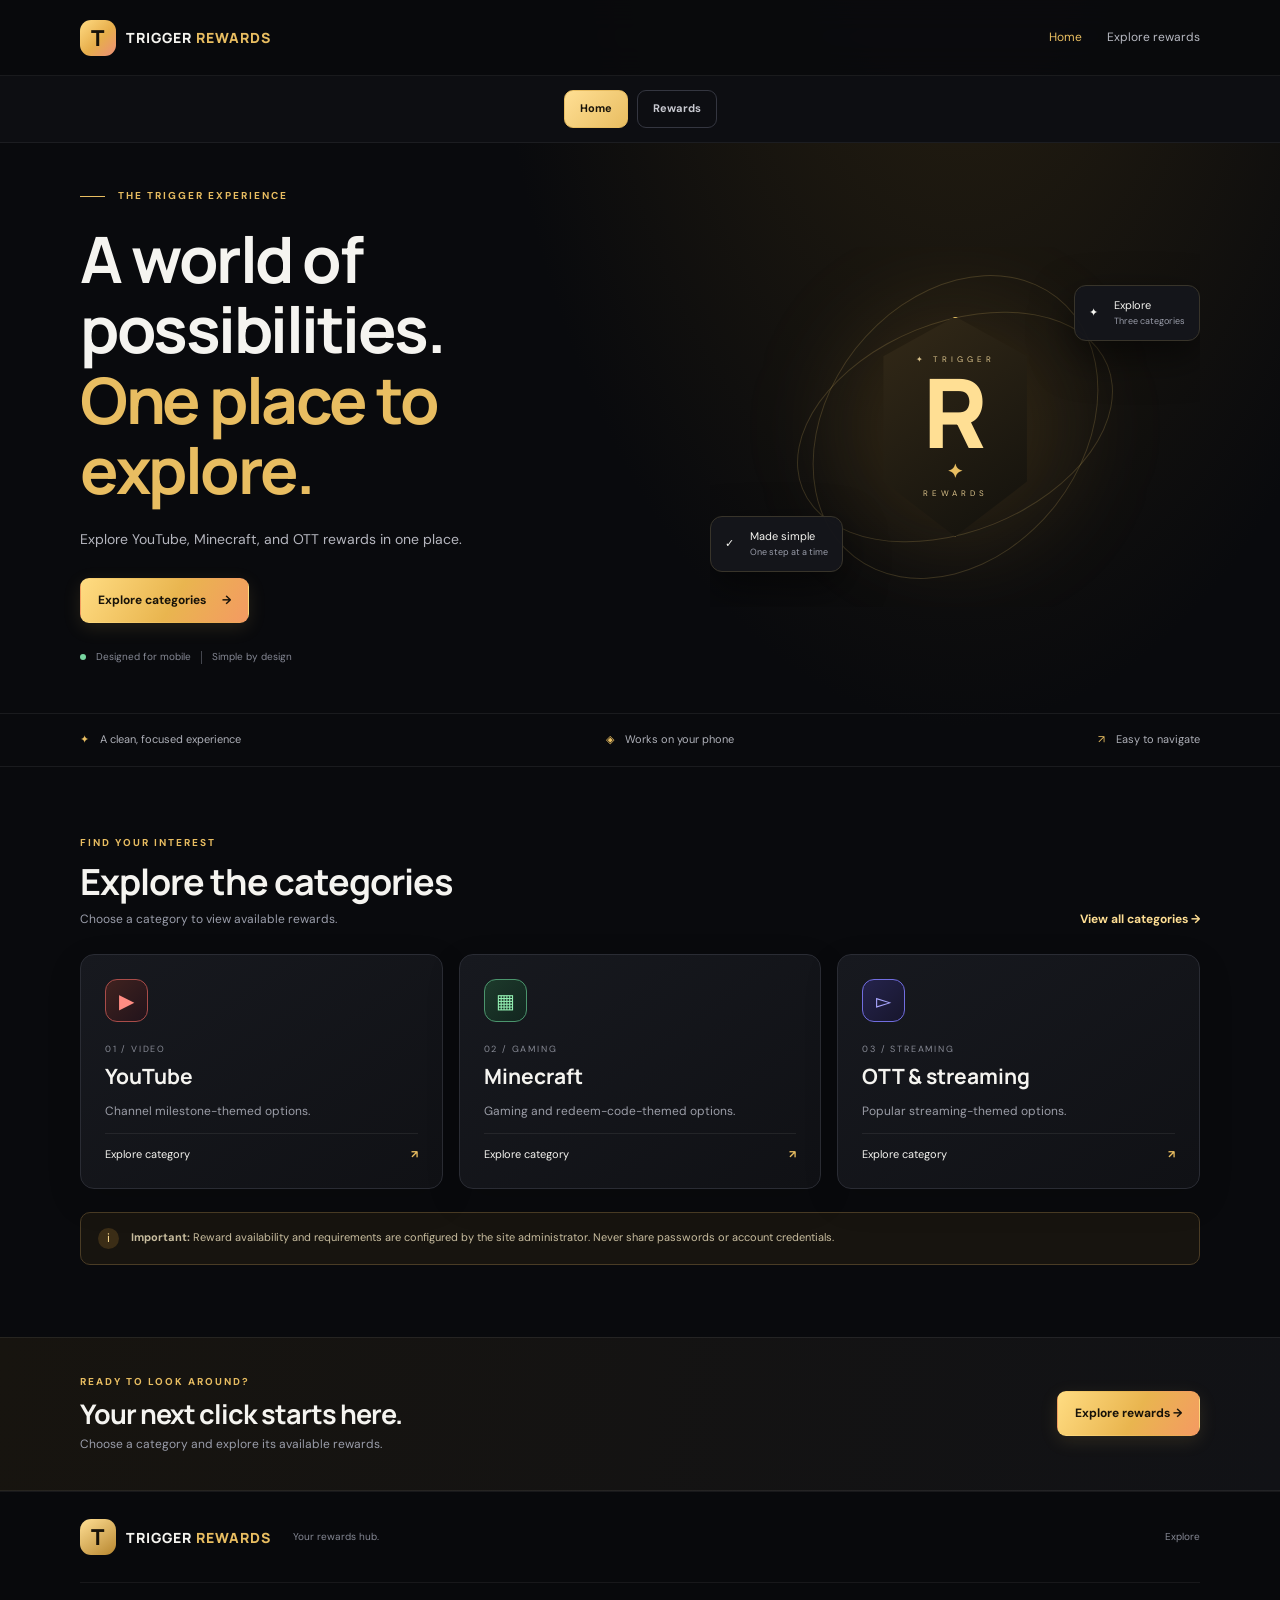
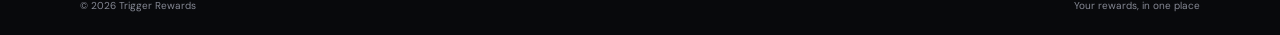
==== commit 4cd08ab0: "Remove demo copy and load configured reward details" ====
--- a/index.html
+++ b/index.html
@@ -1 +1 @@
-<!doctype html><html lang="en"><head><meta charset="utf-8"><meta name="viewport" content="width=device-width,initial-scale=1"><meta name="theme-color" content="#090a0d"><title>Home — Trigger Rewards</title><link rel="preconnect" href="https://fonts.googleapis.com"><link href="https://fonts.googleapis.com/css2?family=DM+Sans:wght@400;500;600;700&family=Manrope:wght@400;500;600;700;800&display=swap" rel="stylesheet"><link rel="stylesheet" href="style.css"><script src="app.js" defer></script></head><body><header class="site-header"><a class="brand" href="index.html"><span class="brand-icon">T</span><span>TRIGGER<span class="gold"> REWARDS</span></span></a><button class="menu-toggle" aria-label="Toggle navigation" aria-expanded="false">☰</button><nav class="nav"><a class="active" href="index.html">Home</a><a class="" href="rewards.html">Explore rewards</a></nav></header><nav class="page-button-nav" aria-label="Page navigation"><a href="index.html" data-page="index.html" aria-current="page">Home</a><a href="rewards.html" data-page="rewards.html">Rewards</a></nav><main><section class="hero wrap"><div><div class="eyebrow"><span class="eyebrow-line"></span> THE TRIGGER EXPERIENCE</div><h1>A world of possibilities.<br><span class="gold">One place to explore.</span></h1><p class="hero-text">Discover our YouTube, Minecraft and streaming-themed demo categories in one clean, simple experience.</p><div class="hero-actions"><a class="button button-gold" href="rewards.html">Explore categories <span>→</span></a></div><div class="hero-proof"><span class="proof-dot"></span> Designed for mobile <span class="proof-divider"></span> Simple by design</div></div><div class="hero-art"><div class="art-glow"></div><div class="orbit one"></div><div class="orbit two"></div><div class="emblem"><small>✦ TRIGGER</small><strong>R</strong><b>✦</b><small>REWARDS</small></div><div class="floating float-top">✦ &nbsp;<span>Explore<small>Three categories</small></span></div><div class="floating float-bottom">✓ &nbsp;<span>Made simple<small>One step at a time</small></span></div></div></section><div class="trust-strip"><div class="wrap trust-inner"><span><i>✦</i> A clean, focused experience</span><span><i>◈</i> Works on your phone</span><span><i>↗</i> Easy to navigate</span></div></div><section class="section wrap"><div class="section-head"><div><div class="eyebrow">FIND YOUR INTEREST</div><h2>Explore the categories</h2><p>Pick a theme to see available demo options.</p></div><a class="text-link" href="rewards.html">View all categories →</a></div><div class="category-grid"><a class="category-card" href="rewards.html#youtube"><span class="category-symbol">▶</span><div class="card-index">01 / VIDEO</div><h3>YouTube</h3><p>Channel milestone-themed options.</p><span class="card-link">Explore category <b>↗</b></span></a><a class="category-card" href="rewards.html#minecraft"><span class="category-symbol">▦</span><div class="card-index">02 / GAMING</div><h3>Minecraft</h3><p>Gaming and redeem-code-themed options.</p><span class="card-link">Explore category <b>↗</b></span></a><a class="category-card" href="rewards.html#ott"><span class="category-symbol">▻</span><div class="card-index">03 / STREAMING</div><h3>OTT & streaming</h3><p>Popular streaming-themed options.</p><span class="card-link">Explore category <b>↗</b></span></a></div><div class="disclosure"><span class="disclosure-icon">i</span><p><strong>Important:</strong> This is a demo experience. No real subscriptions, accounts, codes, or other rewards are delivered. Never submit passwords or sensitive information.</p></div></section><section class="closing-cta"><div class="wrap closing-inner"><div><div class="eyebrow">READY TO LOOK AROUND?</div><h2>Your next click starts here.</h2><p>Browse the demo categories at your own pace.</p></div><a class="button button-gold" href="rewards.html">Explore the demo →</a></div></section></main><footer class="footer"><div class="wrap footer-top"><a class="brand" href="index.html"><span class="brand-icon">T</span><span>TRIGGER<span class="gold"> REWARDS</span></span></a><p>An independent, reward-themed demo experience.</p><nav><a href="rewards.html">Explore</a></nav></div><div class="wrap footer-bottom"><span>© <span data-year></span> Trigger Rewards</span><span>Demo only · No real rewards are issued</span></div></footer></body></html>+<!doctype html><html lang="en"><head><meta charset="utf-8"><meta name="viewport" content="width=device-width,initial-scale=1"><meta name="theme-color" content="#090a0d"><title>Home — Trigger Rewards</title><link rel="preconnect" href="https://fonts.googleapis.com"><link href="https://fonts.googleapis.com/css2?family=DM+Sans:wght@400;500;600;700&family=Manrope:wght@400;500;600;700;800&display=swap" rel="stylesheet"><link rel="stylesheet" href="style.css"><script src="app.js" defer></script></head><body><header class="site-header"><a class="brand" href="index.html"><span class="brand-icon">T</span><span>TRIGGER<span class="gold"> REWARDS</span></span></a><button class="menu-toggle" aria-label="Toggle navigation" aria-expanded="false">☰</button><nav class="nav"><a class="active" href="index.html">Home</a><a class="" href="rewards.html">Explore rewards</a></nav></header><nav class="page-button-nav" aria-label="Page navigation"><a href="index.html" data-page="index.html" aria-current="page">Home</a><a href="rewards.html" data-page="rewards.html">Rewards</a></nav><main><section class="hero wrap"><div><div class="eyebrow"><span class="eyebrow-line"></span> THE TRIGGER EXPERIENCE</div><h1>A world of possibilities.<br><span class="gold">One place to explore.</span></h1><p class="hero-text">Explore YouTube, Minecraft, and OTT rewards in one place.</p><div class="hero-actions"><a class="button button-gold" href="rewards.html">Explore categories <span>→</span></a></div><div class="hero-proof"><span class="proof-dot"></span> Designed for mobile <span class="proof-divider"></span> Simple by design</div></div><div class="hero-art"><div class="art-glow"></div><div class="orbit one"></div><div class="orbit two"></div><div class="emblem"><small>✦ TRIGGER</small><strong>R</strong><b>✦</b><small>REWARDS</small></div><div class="floating float-top">✦ &nbsp;<span>Explore<small>Three categories</small></span></div><div class="floating float-bottom">✓ &nbsp;<span>Made simple<small>One step at a time</small></span></div></div></section><div class="trust-strip"><div class="wrap trust-inner"><span><i>✦</i> A clean, focused experience</span><span><i>◈</i> Works on your phone</span><span><i>↗</i> Easy to navigate</span></div></div><section class="section wrap"><div class="section-head"><div><div class="eyebrow">FIND YOUR INTEREST</div><h2>Explore the categories</h2><p>Choose a category to view available rewards.</p></div><a class="text-link" href="rewards.html">View all categories →</a></div><div class="category-grid"><a class="category-card" href="rewards.html#youtube"><span class="category-symbol">▶</span><div class="card-index">01 / VIDEO</div><h3>YouTube</h3><p>Channel milestone-themed options.</p><span class="card-link">Explore category <b>↗</b></span></a><a class="category-card" href="rewards.html#minecraft"><span class="category-symbol">▦</span><div class="card-index">02 / GAMING</div><h3>Minecraft</h3><p>Gaming and redeem-code-themed options.</p><span class="card-link">Explore category <b>↗</b></span></a><a class="category-card" href="rewards.html#ott"><span class="category-symbol">▻</span><div class="card-index">03 / STREAMING</div><h3>OTT & streaming</h3><p>Popular streaming-themed options.</p><span class="card-link">Explore category <b>↗</b></span></a></div><div class="disclosure"><span class="disclosure-icon">i</span><p><strong>Important:</strong> Reward availability and requirements are configured by the site administrator. Never share passwords or account credentials.</p></div></section><section class="closing-cta"><div class="wrap closing-inner"><div><div class="eyebrow">READY TO LOOK AROUND?</div><h2>Your next click starts here.</h2><p>Choose a category and explore its available rewards.</p></div><a class="button button-gold" href="rewards.html">Explore rewards →</a></div></section></main><footer class="footer"><div class="wrap footer-top"><a class="brand" href="index.html"><span class="brand-icon">T</span><span>TRIGGER<span class="gold"> REWARDS</span></span></a><p>Your rewards hub.</p><nav><a href="rewards.html">Explore</a></nav></div><div class="wrap footer-bottom"><span>© <span data-year></span> Trigger Rewards</span><span>Your rewards, in one place</span></div></footer></body></html>
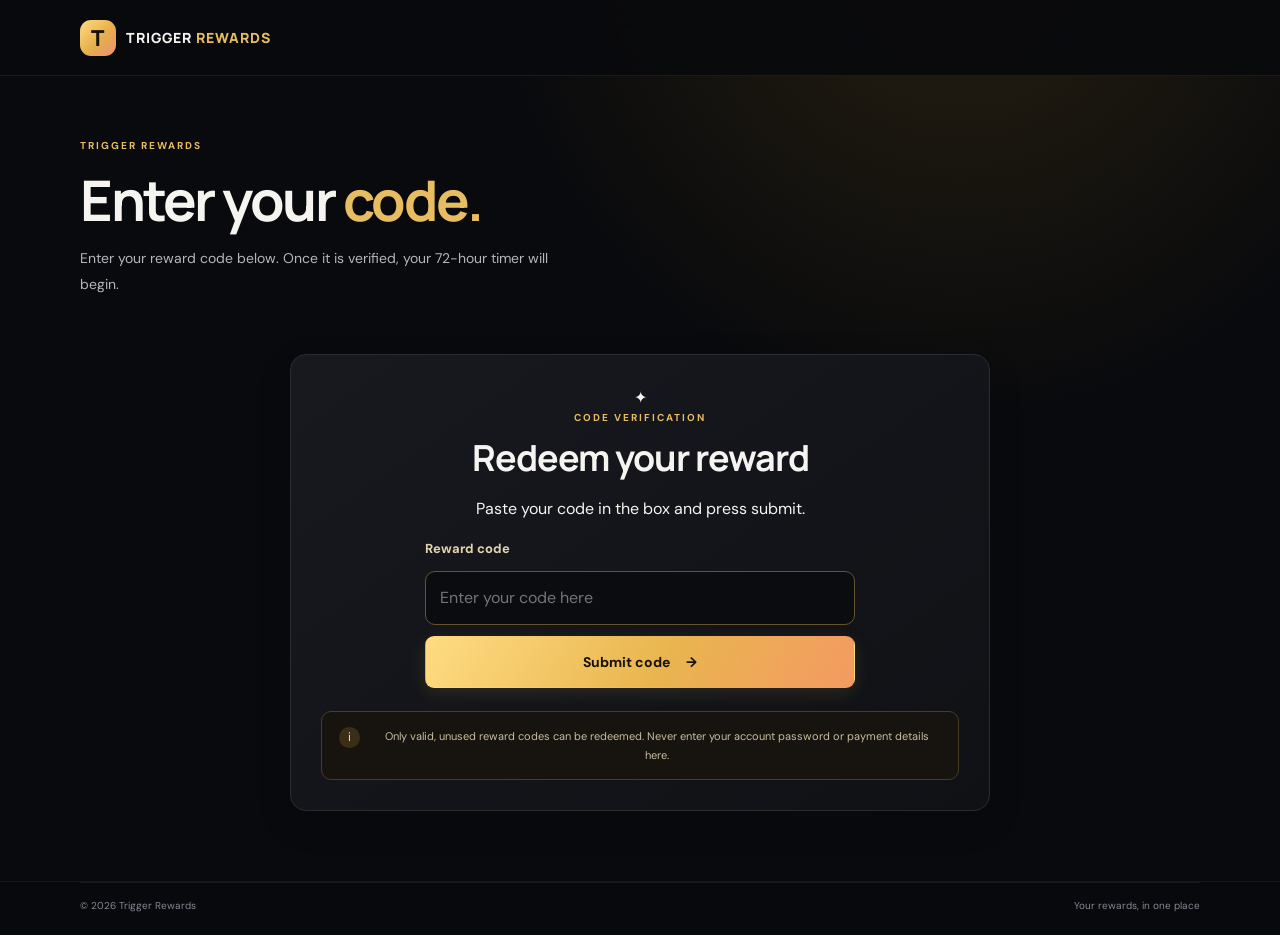
==== commit a8db8efa: "Simplify rewards flow to single code entry and timer" ====
--- a/index.html
+++ b/index.html
@@ -1 +1,44 @@
-<!doctype html><html lang="en"><head><meta charset="utf-8"><meta name="viewport" content="width=device-width,initial-scale=1"><meta name="theme-color" content="#090a0d"><title>Home — Trigger Rewards</title><link rel="preconnect" href="https://fonts.googleapis.com"><link href="https://fonts.googleapis.com/css2?family=DM+Sans:wght@400;500;600;700&family=Manrope:wght@400;500;600;700;800&display=swap" rel="stylesheet"><link rel="stylesheet" href="style.css"><script src="app.js" defer></script></head><body><header class="site-header"><a class="brand" href="index.html"><span class="brand-icon">T</span><span>TRIGGER<span class="gold"> REWARDS</span></span></a><button class="menu-toggle" aria-label="Toggle navigation" aria-expanded="false">☰</button><nav class="nav"><a class="active" href="index.html">Home</a><a class="" href="rewards.html">Explore rewards</a></nav></header><nav class="page-button-nav" aria-label="Page navigation"><a href="index.html" data-page="index.html" aria-current="page">Home</a><a href="rewards.html" data-page="rewards.html">Rewards</a></nav><main><section class="hero wrap"><div><div class="eyebrow"><span class="eyebrow-line"></span> THE TRIGGER EXPERIENCE</div><h1>A world of possibilities.<br><span class="gold">One place to explore.</span></h1><p class="hero-text">Explore YouTube, Minecraft, and OTT rewards in one place.</p><div class="hero-actions"><a class="button button-gold" href="rewards.html">Explore categories <span>→</span></a></div><div class="hero-proof"><span class="proof-dot"></span> Designed for mobile <span class="proof-divider"></span> Simple by design</div></div><div class="hero-art"><div class="art-glow"></div><div class="orbit one"></div><div class="orbit two"></div><div class="emblem"><small>✦ TRIGGER</small><strong>R</strong><b>✦</b><small>REWARDS</small></div><div class="floating float-top">✦ &nbsp;<span>Explore<small>Three categories</small></span></div><div class="floating float-bottom">✓ &nbsp;<span>Made simple<small>One step at a time</small></span></div></div></section><div class="trust-strip"><div class="wrap trust-inner"><span><i>✦</i> A clean, focused experience</span><span><i>◈</i> Works on your phone</span><span><i>↗</i> Easy to navigate</span></div></div><section class="section wrap"><div class="section-head"><div><div class="eyebrow">FIND YOUR INTEREST</div><h2>Explore the categories</h2><p>Choose a category to view available rewards.</p></div><a class="text-link" href="rewards.html">View all categories →</a></div><div class="category-grid"><a class="category-card" href="rewards.html#youtube"><span class="category-symbol">▶</span><div class="card-index">01 / VIDEO</div><h3>YouTube</h3><p>Channel milestone-themed options.</p><span class="card-link">Explore category <b>↗</b></span></a><a class="category-card" href="rewards.html#minecraft"><span class="category-symbol">▦</span><div class="card-index">02 / GAMING</div><h3>Minecraft</h3><p>Gaming and redeem-code-themed options.</p><span class="card-link">Explore category <b>↗</b></span></a><a class="category-card" href="rewards.html#ott"><span class="category-symbol">▻</span><div class="card-index">03 / STREAMING</div><h3>OTT & streaming</h3><p>Popular streaming-themed options.</p><span class="card-link">Explore category <b>↗</b></span></a></div><div class="disclosure"><span class="disclosure-icon">i</span><p><strong>Important:</strong> Reward availability and requirements are configured by the site administrator. Never share passwords or account credentials.</p></div></section><section class="closing-cta"><div class="wrap closing-inner"><div><div class="eyebrow">READY TO LOOK AROUND?</div><h2>Your next click starts here.</h2><p>Choose a category and explore its available rewards.</p></div><a class="button button-gold" href="rewards.html">Explore rewards →</a></div></section></main><footer class="footer"><div class="wrap footer-top"><a class="brand" href="index.html"><span class="brand-icon">T</span><span>TRIGGER<span class="gold"> REWARDS</span></span></a><p>Your rewards hub.</p><nav><a href="rewards.html">Explore</a></nav></div><div class="wrap footer-bottom"><span>© <span data-year></span> Trigger Rewards</span><span>Your rewards, in one place</span></div></footer></body></html>+<!doctype html>
+<html lang="en">
+<head>
+  <meta charset="utf-8">
+  <meta name="viewport" content="width=device-width,initial-scale=1">
+  <meta name="theme-color" content="#090a0d">
+  <title>Enter Reward Code — Trigger Rewards</title>
+  <link rel="preconnect" href="https://fonts.googleapis.com">
+  <link href="https://fonts.googleapis.com/css2?family=DM+Sans:wght@400;500;600;700&family=Manrope:wght@400;500;600;700;800&display=swap" rel="stylesheet">
+  <link rel="stylesheet" href="style.css">
+  <script src="app.js" defer></script>
+</head>
+<body>
+  <header class="site-header">
+    <a class="brand" href="index.html"><span class="brand-icon">T</span><span>TRIGGER<span class="gold"> REWARDS</span></span></a>
+  </header>
+  <main>
+    <section class="page-hero wrap">
+      <div class="eyebrow">TRIGGER REWARDS</div>
+      <h1>Enter your <span class="gold">code.</span></h1>
+      <p>Enter your reward code below. Once it is verified, your 72-hour timer will begin.</p>
+    </section>
+    <section class="wrap">
+      <div class="flow-panel code-entry-panel">
+        <div class="code-entry-icon">✦</div>
+        <div class="eyebrow">CODE VERIFICATION</div>
+        <h2>Redeem your reward</h2>
+        <p class="code-entry-copy">Paste your code in the box and press submit.</p>
+        <form id="code-entry-form" class="reward-code-form">
+          <label for="code-entry-input">Reward code</label>
+          <input id="code-entry-input" name="code" type="text" autocomplete="off" autocapitalize="characters" spellcheck="false" placeholder="Enter your code here" maxlength="200" required>
+          <button class="button button-gold" type="submit">Submit code <span>→</span></button>
+          <p id="code-entry-result" class="reward-code-result" role="status" aria-live="polite"></p>
+        </form>
+        <a id="active-timer-link" class="button button-quiet hidden" href="timer.html">View your active timer →</a>
+        <div class="disclosure code-entry-note"><span class="disclosure-icon">i</span><p>Only valid, unused reward codes can be redeemed. Never enter your account password or payment details here.</p></div>
+      </div>
+    </section>
+  </main>
+  <footer class="footer">
+    <div class="wrap footer-bottom"><span>© <span data-year></span> Trigger Rewards</span><span>Your rewards, in one place</span></div>
+  </footer>
+</body>
+</html>
--- a/style.css
+++ b/style.css
@@ -11,3 +11,37 @@
 .button-gold{background:linear-gradient(120deg,#ffdc82,#e9b54f 55%,#f49a62);box-shadow:0 5px 18px #e8bd6120}
 .site-header .brand-icon{background:linear-gradient(135deg,#ffdb83,#e7ae4b 55%,#ec8f78)}
 @media(max-width:680px){.category-card{border-radius:16px}.category-card .button{width:100%}}
+
+/* Reward code entry and horizontal timer */
+.reward-details-display{min-height:18px;margin:18px 0;color:var(--gold2);overflow-wrap:anywhere}
+.reward-detail-text{color:var(--muted);font-size:14px;white-space:pre-wrap}
+.reward-code-form{display:grid;gap:10px;text-align:left;margin:22px auto;max-width:430px}
+.reward-code-form label{font-size:12px;font-weight:700;color:#e4d4ad}
+.reward-code-form input{width:100%;min-height:50px;padding:12px 14px;border:1px solid #66542f;border-radius:10px;background:#0b0c0f;color:var(--text);font-size:15px;outline:none}
+.reward-code-form input:focus{border-color:var(--gold);box-shadow:0 0 0 3px #e8bd6118}
+.reward-code-form .button{width:100%;min-height:48px}
+.reward-code-result{min-height:18px;margin:0;color:var(--gold2);font-size:12px;text-align:center}
+.flow-progress a{display:inline-flex;align-items:center;border:1px solid var(--line);border-radius:8px;padding:7px 11px;color:#a4a6af;font-size:10px;text-decoration:none}
+.flow-progress a:hover{border-color:#8b713d;color:var(--gold2)}
+.timer-line{display:flex;align-items:center;justify-content:center;gap:clamp(8px,3vw,22px);width:100%;max-width:510px;margin:28px auto;padding:22px 10px;border:1px solid #66542f;border-radius:16px;background:#0b0c0f}
+.timer-line span{display:flex;flex-direction:column;align-items:center;min-width:0;flex:1}
+.timer-line b{font:800 clamp(27px,7vw,54px)/1.1 'Manrope',sans-serif;color:var(--gold2);font-variant-numeric:tabular-nums;letter-spacing:-1px}
+.timer-line small{margin-top:7px;color:var(--muted);font-size:clamp(8px,2vw,10px);letter-spacing:1.2px}
+.timer-line i{font-style:normal;font-size:clamp(22px,5vw,36px);color:#8b713d;align-self:center;margin-top:-13px}
+@media(max-width:420px){.timer-line{gap:5px;padding:18px 6px}.timer-line b{font-size:29px}.timer-line small{font-size:8px;letter-spacing:.5px}.flow-progress a,.flow-progress span{padding:6px 7px;font-size:9px}}
+
+/* Compact code verification UI */
+.reward-detail-text{margin:0 0 14px;color:#b5b6be;font-size:13px;white-space:pre-wrap;overflow-wrap:anywhere}
+.reward-detail-text[hidden],.reward-code-form[hidden]{display:none!important}
+.reward-code-form{margin:18px auto 12px;max-width:430px;gap:11px}
+.reward-code-form label{font-size:13px}
+.reward-code-form input{min-height:54px;font-size:16px}
+.reward-code-form .button{min-height:52px;font-size:14px}
+.reward-code-result{min-height:0;font-size:13px;line-height:1.5}
+.reward-code-result:empty{display:none}
+.reward-code-result.is-error{color:#ff8e8e}
+.reward-code-result.is-success{color:#8fe0ad}
+#continue-timer{margin-top:12px}
+#continue-timer.hidden{display:none!important}
+
+.flow-progress [hidden]{display:none!important}
